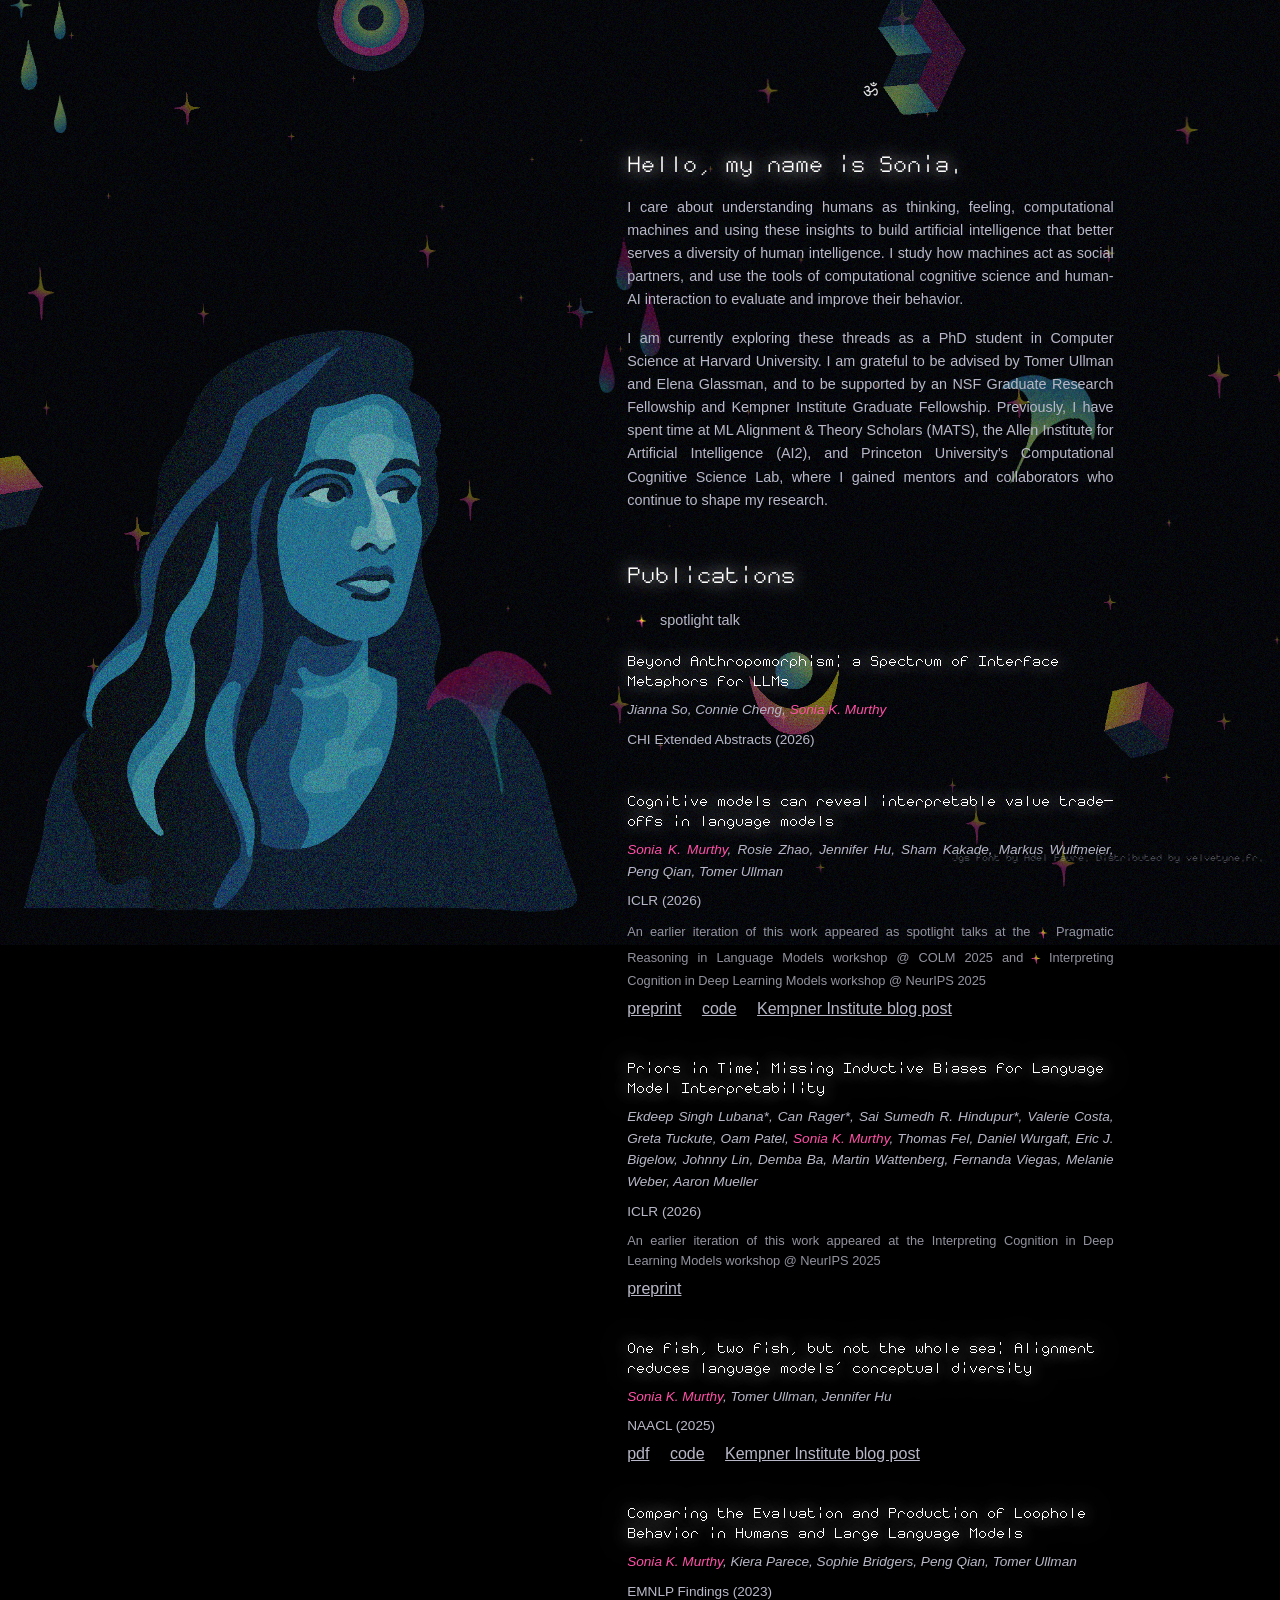
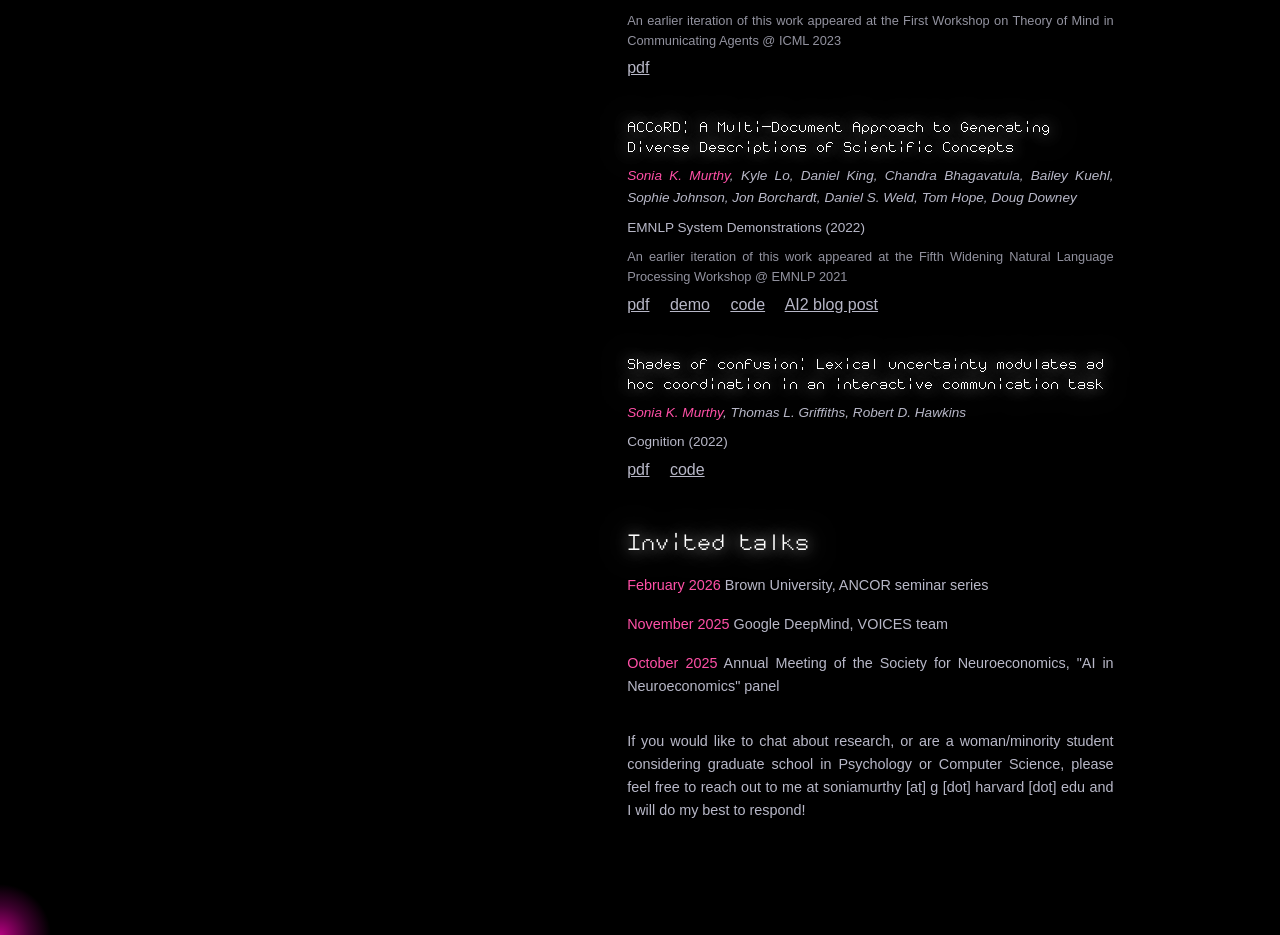
==== index.html @ 62eef6be "Add Om symbol, enhance heading glow, reduce grain opacity - Add ॐ symbol at top center of text conta" ====
<!DOCTYPE html>
<html lang="en">
<head>
    <meta charset="UTF-8">
    <meta name="viewport" content="width=device-width, initial-scale=1.0">
    <title>Sonia Murthy</title>
    <link rel="stylesheet" href="style.css">
    <link rel="icon" type="image/svg+xml" href="images/v2/bindu.svg">
</head>
<body>
    <!-- Grain texture overlay — canvas-generated noise, tiled -->
    <div class="grain-overlay"></div>

    <!-- Portrait Background -->
    <div class="portrait-container">
        <img src="images/v2/portrait.svg" alt="Portrait" class="portrait">
    </div>

    <!-- Purple flower in front of portrait -->
    <img src="images/v2/flower-purple.svg" alt="" class="bg-shape shape-4">

    <!-- Background Shapes -->
    <div class="background-shapes">
        <!-- Sparkles with varying sizes -->
        <img src="images/v2/sparkle-1.svg" alt="" class="bg-shape shape-sparkle-1">
        <img src="images/v2/sparkle-1.svg" alt="" class="bg-shape shape-sparkle-2">
        <img src="images/v2/sparkle-1.svg" alt="" class="bg-shape shape-sparkle-3">
        <img src="images/v2/sparkle-1.svg" alt="" class="bg-shape shape-sparkle-4">
        <img src="images/v2/sparkle-1.svg" alt="" class="bg-shape shape-sparkle-5">
        <img src="images/v2/sparkle-1.svg" alt="" class="bg-shape shape-sparkle-6">
        <img src="images/v2/sparkle-2.svg" alt="" class="bg-shape shape-sparkle-7">
        <img src="images/v2/sparkle-2.svg" alt="" class="bg-shape shape-sparkle-8">
        <img src="images/v2/sparkle-2.svg" alt="" class="bg-shape shape-sparkle-9">
        <img src="images/v2/sparkle-1.svg" alt="" class="bg-shape shape-sparkle-10">
        <img src="images/v2/sparkle-1.svg" alt="" class="bg-shape shape-sparkle-11">
        <img src="images/v2/sparkle-1.svg" alt="" class="bg-shape shape-sparkle-12">
        <img src="images/v2/sparkle-1.svg" alt="" class="bg-shape shape-sparkle-13">
        <img src="images/v2/sparkle-1.svg" alt="" class="bg-shape shape-sparkle-14">
        <img src="images/v2/sparkle-1.svg" alt="" class="bg-shape shape-sparkle-15">
        <img src="images/v2/sparkle-2.svg" alt="" class="bg-shape shape-sparkle-16">
        <img src="images/v2/sparkle-2.svg" alt="" class="bg-shape shape-sparkle-17">
        <img src="images/v2/sparkle-2.svg" alt="" class="bg-shape shape-sparkle-18">
        <img src="images/v2/sparkle-1.svg" alt="" class="bg-shape shape-sparkle-19">
        <img src="images/v2/sparkle-1.svg" alt="" class="bg-shape shape-sparkle-20">
        <img src="images/v2/sparkle-2.svg" alt="" class="bg-shape shape-sparkle-21">
        <img src="images/v2/sparkle-2.svg" alt="" class="bg-shape shape-sparkle-22">
        <img src="images/v2/sparkle-1.svg" alt="" class="bg-shape shape-sparkle-23">
        <img src="images/v2/sparkle-2.svg" alt="" class="bg-shape shape-sparkle-24">
        <img src="images/v2/sparkle-1.svg" alt="" class="bg-shape shape-sparkle-25">
        <img src="images/v2/sparkle-2.svg" alt="" class="bg-shape shape-sparkle-26">
        <img src="images/v2/sparkle-1.svg" alt="" class="bg-shape shape-sparkle-27">
        <img src="images/v2/sparkle-2.svg" alt="" class="bg-shape shape-sparkle-28">
        <img src="images/v2/sparkle-1.svg" alt="" class="bg-shape shape-sparkle-29">
        <img src="images/v2/sparkle-2.svg" alt="" class="bg-shape shape-sparkle-30">
        <img src="images/v2/sparkle-1.svg" alt="" class="bg-shape shape-sparkle-31">
        <img src="images/v2/sparkle-2.svg" alt="" class="bg-shape shape-sparkle-32">
        <img src="images/v2/sparkle-1.svg" alt="" class="bg-shape shape-sparkle-33">
        <img src="images/v2/sparkle-2.svg" alt="" class="bg-shape shape-sparkle-34">
        <img src="images/v2/sparkle-1.svg" alt="" class="bg-shape shape-sparkle-35">
        <img src="images/v2/sparkle-2.svg" alt="" class="bg-shape shape-sparkle-36">
        <img src="images/v2/sparkle-1.svg" alt="" class="bg-shape shape-sparkle-37">
        <img src="images/v2/sparkle-1.svg" alt="" class="bg-shape shape-sparkle-38">
        <img src="images/v2/sparkle-1.svg" alt="" class="bg-shape shape-sparkle-39">
        <img src="images/v2/sparkle-2.svg" alt="" class="bg-shape shape-sparkle-40">
        <img src="images/v2/sparkle-1.svg" alt="" class="bg-shape shape-sparkle-41">
        <img src="images/v2/sparkle-1.svg" alt="" class="bg-shape shape-sparkle-42">
        <img src="images/v2/sparkle-1.svg" alt="" class="bg-shape shape-sparkle-43">
        <img src="images/v2/sparkle-2.svg" alt="" class="bg-shape shape-sparkle-44">
        <img src="images/v2/sparkle-1.svg" alt="" class="bg-shape shape-sparkle-45">
        <img src="images/v2/sparkle-2.svg" alt="" class="bg-shape shape-sparkle-46">
        <img src="images/v2/sparkle-1.svg" alt="" class="bg-shape shape-sparkle-47">
        <img src="images/v2/sparkle-2.svg" alt="" class="bg-shape shape-sparkle-48">
        <img src="images/v2/sparkle-1.svg" alt="" class="bg-shape shape-sparkle-49">
        <img src="images/v2/sparkle-2.svg" alt="" class="bg-shape shape-sparkle-50">
        <img src="images/v2/sparkle-1.svg" alt="" class="bg-shape shape-sparkle-51">
        <img src="images/v2/sparkle-2.svg" alt="" class="bg-shape shape-sparkle-52">
        <img src="images/v2/sparkle-1.svg" alt="" class="bg-shape shape-sparkle-53">
        <img src="images/v2/sparkle-2.svg" alt="" class="bg-shape shape-sparkle-54">
        <img src="images/v2/sparkle-1.svg" alt="" class="bg-shape shape-sparkle-55">
        <img src="images/v2/sparkle-2.svg" alt="" class="bg-shape shape-sparkle-56">
        <img src="images/v2/sparkle-1.svg" alt="" class="bg-shape shape-sparkle-57">
        <img src="images/v2/sparkle-2.svg" alt="" class="bg-shape shape-sparkle-58">
        <img src="images/v2/sparkle-1.svg" alt="" class="bg-shape shape-sparkle-59">
        <img src="images/v2/sparkle-2.svg" alt="" class="bg-shape shape-sparkle-60">

        <!-- Other shapes -->
        <img src="images/v2/tetris-1.svg" alt="" class="bg-shape shape-2">
        <img src="images/v2/tetris-2.svg" alt="" class="bg-shape shape-3">
        <img src="images/v2/cluster-blue.svg" alt="" class="bg-shape shape-5">
        <img src="images/v2/cluster-purple.svg" alt="" class="bg-shape shape-6">
        <img src="images/v2/cube-1.svg" alt="" class="bg-shape shape-7">
        <img src="images/v2/bindu.svg" alt="" class="bg-shape shape-8">
        <img src="images/v2/eye-1.svg" alt="" class="bg-shape shape-9">
        <img src="images/v2/flower-blue.svg" alt="" class="bg-shape shape-10">
        <img src="images/v2/cube-2.svg" alt="" class="bg-shape shape-11">
    </div>

    <!-- Om Symbol -->
    <!-- <div class="om-symbol-top"><p>ॐ</p></div> -->

    <!-- Main Content -->
    <main class="content">
        <div class="om-symbol">ॐ</div>
        <section class="intro">
            <h2>Hello, my name is Sonia.</h2>

            <p>I care about understanding humans as thinking, feeling, computational machines and using these insights to build artificial intelligence that better serves a diversity of human intelligence. I study how machines act as social partners, and use the tools of computational cognitive science and human-AI interaction to evaluate and improve their behavior. 
                
            <!-- <p>Attempting to uncover the substrates of our social, imaginative, and introspective minds pushes against my spiritual and artistic wonder for the existence of these capacities in ourselves. I view science and technology as one medium for these <a href="https://web.seducoahuila.gob.mx/biblioweb/upload/THOUGHT_FORMS.pdf" target="_blank">thought forms</a> and seek to understand them more deeply by instantiating them in machines.</p> -->

            <p>I am currently exploring these threads as a PhD student in Computer Science at Harvard University. I am grateful to be advised by Tomer Ullman and Elena Glassman, and to be supported by an NSF Graduate Research Fellowship and Kempner Institute Graduate Fellowship. Previously, I have spent time at ML Alignment & Theory Scholars (MATS), the Allen Institute for Artificial Intelligence (AI2), and Princeton University's Computational Cognitive Science Lab, where I gained mentors and collaborators who continue to shape my research.</p>

        </section>

        <section class="publications">
            <h2>Publications</h2>
            <p><img src="images/v2/sparkle-1.svg" alt="sparkle" class="inline-sparkle"> spotlight talk</p>

            <div class="publication">
                <h3>Beyond Anthropomorphism: a Spectrum of Interface Metaphors for LLMs</h3>
                <p class="authors">Jianna So, Connie Cheng, <span class="author-highlight">Sonia K. Murthy</span></p>
                <p class="venue">CHI Extended Abstracts (2026)</p>
                </div>
            </div>

            <div class="publication">
                <h3>Cognitive models can reveal interpretable value trade-offs in language models</h3>
                <p class="authors"><span class="author-highlight">Sonia K. Murthy</span>, Rosie Zhao, Jennifer Hu, Sham Kakade, Markus Wulfmeier, Peng Qian, Tomer Ullman</p>
                <p class="venue">ICLR (2026)</p>
                <p class="note">An earlier iteration of this work appeared as spotlight talks at the<img src="images/v2/sparkle-1.svg" alt="sparkle" class="inline-sparkle">Pragmatic Reasoning in Language Models workshop @ COLM 2025 and<img src="images/v2/sparkle-1.svg" alt="sparkle" class="inline-sparkle">Interpreting Cognition in Deep Learning Models workshop @ NeurIPS 2025</p>
                <div class="links">
                    <a href="https://arxiv.org/abs/2506.20666" target="_blank">preprint</a>
                    <a href="https://github.com/skmur/many-wolves" target="_blank">code</a>
                    <a href="https://kempnerinstitute.harvard.edu/research/deeper-learning/using-cognitive-models-to-reveal-value-trade-offs-in-language-models/" target="_blank">Kempner Institute blog post</a>
                </div>
            </div>

            <div class="publication">
                <h3>Priors in Time: Missing Inductive Biases for Language Model Interpretability</h3>
                <p class="authors">Ekdeep Singh Lubana*, Can Rager*, Sai Sumedh R. Hindupur*, Valerie Costa, Greta Tuckute, Oam Patel, <span class="author-highlight">Sonia K. Murthy</span>, Thomas Fel, Daniel Wurgaft, Eric J. Bigelow, Johnny Lin, Demba Ba, Martin Wattenberg, Fernanda Viegas, Melanie Weber, Aaron Mueller</p>
                <p class="venue">ICLR (2026)</p>
                <p class="note">An earlier iteration of this work appeared at the Interpreting Cognition in Deep Learning Models workshop @ NeurIPS 2025</p>

                <div class="links">
                    <a href="https://arxiv.org/abs/2511.01836" target="_blank">preprint</a>
                </div>
            </div>

            <div class="publication">
                <h3>One fish, two fish, but not the whole sea: Alignment reduces language models' conceptual diversity</h3>
                <p class="authors"><span class="author-highlight">Sonia K. Murthy</span>, Tomer Ullman, Jennifer Hu</p>
                <p class="venue">NAACL (2025)</p>
                <div class="links">
                    <a href="https://aclanthology.org/2025.naacl-long.561/" target="_blank">pdf</a>
                    <a href="https://github.com/skmur/onefish-twofish" target="_blank">code</a>
                    <a href="https://kempnerinstitute.harvard.edu/blog/alignment-reduces-language-models-conceptual-diversity/" target="_blank">Kempner Institute blog post</a>
                </div>
            </div>

            <div class="publication">
                <h3>Comparing the Evaluation and Production of Loophole Behavior in Humans and Large Language Models</h3>
                <p class="authors"><span class="author-highlight">Sonia K. Murthy</span>, Kiera Parece, Sophie Bridgers, Peng Qian, Tomer Ullman</p>
                <p class="venue">EMNLP Findings (2023)</p>
                <p class="note">An earlier iteration of this work appeared at the First Workshop on Theory of Mind in Communicating Agents @ ICML 2023</p>
                <div class="links">
                    <a href="https://aclanthology.org/2023.findings-emnlp.264/" target="_blank">pdf</a>
                </div>
            </div>

            <div class="publication">
                <h3>ACCoRD: A Multi-Document Approach to Generating Diverse Descriptions of Scientific Concepts</h3>
                <p class="authors"><span class="author-highlight">Sonia K. Murthy</span>, Kyle Lo, Daniel King, Chandra Bhagavatula, Bailey Kuehl, Sophie Johnson, Jon Borchardt, Daniel S. Weld, Tom Hope, Doug Downey</p>
                <p class="venue">EMNLP System Demonstrations (2022)</p>
                <p class="note">An earlier iteration of this work appeared at the Fifth Widening Natural Language Processing Workshop @ EMNLP 2021</p>
                <div class="links">
                    <a href="https://aclanthology.org/2022.emnlp-demos.20/" target="_blank">pdf</a>
                    <a href="https://accord.allenai.org" target="_blank">demo</a>
                    <a href="https://github.com/allenai/ACCoRD" target="_blank">code</a>
                    <a href="https://medium.com/ai2-blog/accord-generating-diverse-descriptions-of-scientific-concepts-7b1e15c1b0a7" target="_blank">AI2 blog post</a>
                </div>
            </div>

            <div class="publication">
                <h3>Shades of confusion: Lexical uncertainty modulates ad hoc coordination in an interactive communication task</h3>
                <p class="authors"><span class="author-highlight">Sonia K. Murthy</span>, Thomas L. Griffiths, Robert D. Hawkins</p>
                <p class="venue">Cognition (2022)</p>
                <div class="links">
                    <a href="https://doi.org/10.1016/j.cognition.2022.105166" target="_blank">pdf</a>
                    <a href="https://github.com/hawkrobe/reference_games" target="_blank">code</a>
                </div>
            </div>
        </section>

         <section class="talks">
            <h2>Invited talks</h2>

            <!-- <p><img src="images/v2/sparkle-1.svg" alt="sparkle" class="inline-sparkle"> spotlight talk</p> -->

            <p><span class="author-highlight">February 2026 </span> Brown University, ANCOR seminar series</p>
            <!-- <p><span class="author-highlight">January 2026</span> Bay Area AI Safety meetup</p> -->
            <!-- <p><span class="author-highlight">December 2025</span><img src="images/v2/sparkle-1.svg" alt="sparkle" class="inline-sparkle">Interpreting Cognition in Deep Learning Models workshop @ NeurIPS</p> -->
            <p><span class="author-highlight">November 2025</span> Google DeepMind, VOICES team</p>
            <!-- <p><span class="author-highlight">October 2025</span><img src="images/v2/sparkle-1.svg" alt="sparkle" class="inline-sparkle">Pragmatic Reasoning in Language Models workshop @ COLM</p> -->
            <p><span class="author-highlight">October 2025</span> Annual Meeting of the Society for Neuroeconomics, "AI in Neuroeconomics" panel</p>

            

        </section>

        <section class="end">
            <p>If you would like to chat about research, or are a woman/minority student considering graduate school in Psychology or Computer Science, please feel free to reach out to me at <span class="email">soniamurthy [at] g [dot] harvard [dot] edu</span> and I will do my best to respond! </span></p>

            <!-- <a href="portal.html">
                <img src="images/v2/eye-1.svg" alt="" class="portal-icon">
            </a> -->
        </section>

        <footer class="font-credit">
            <p>Jgs font by Adel Faure. Distributed by velvetyne.fr.</p>
        </footer>

    </main>

    <!-- Cursor orb -->
    <div class="cursor-orb"></div>
    <script>
        const orb = document.querySelector('.cursor-orb');
        document.addEventListener('mousemove', (e) => {
            orb.style.left = e.clientX + 'px';
            orb.style.top = e.clientY + 'px';
        });

        // Generate grain texture once on load — tiny canvas, tiled as background
        (function generateGrain() {
            const size = 512;
            const canvas = document.createElement('canvas');
            canvas.width = size;
            canvas.height = size;
            const ctx = canvas.getContext('2d');
            const imageData = ctx.createImageData(size, size);
            for (let i = 0; i < imageData.data.length; i += 4) {
                // Multicolored grain - random RGB values with dark bias
                imageData.data[i] = Math.random() * 100;      // Red
                imageData.data[i + 1] = Math.random() * 120;  // Green
                imageData.data[i + 2] = Math.random() * 180;  // Blue (slightly more)
                imageData.data[i + 3] = 255;
            }
            ctx.putImageData(imageData, 0, 0);
            const grain = document.querySelector('.grain-overlay');
            grain.style.backgroundImage = `url(${canvas.toDataURL('image/png')})`;
            grain.style.backgroundRepeat = 'repeat';
            grain.style.backgroundSize = 'clamp(400px, 40vw, 800px) clamp(400px, 40vw, 800px)';
        })();
    </script>
</body>
</html>
---- style.css ----
/* Minimalist Dark Theme */

/* Custom Fonts */
@font-face {
    font-family: 'Frame';
    src: url('fonts/Frame.otf') format('opentype');
    font-weight: normal;
    font-style: normal;
    font-display: swap;
}

@font-face {
    font-family: 'Barlow-elasticc';
    src: url('fonts/Barlow-elasticc.otf') format('opentype');
    font-weight: normal;
    font-style: normal;
    font-display: swap;
}

@font-face {
    font-family: 'Barlaxent';
    src: url('fonts/Barlaxent.otf') format('opentype');
    font-weight: normal;
    font-style: normal;
    font-display: swap;
}

@font-face {
    font-family: 'jgs';
    src: url('fonts/jgs9.ttf') format('truetype');
    font-weight: normal;
    font-style: normal;
    font-display: swap;
}

:root {
    --bg-dark: #000000;
    --text-primary: #ffffff;
    --text-secondary: #b8b8c8;
    --link-color: #41baee;
}

* {
    margin: 0;
    padding: 0;
    box-sizing: border-box;
}

/* Pulsing orb cursor */
.cursor-orb {
    position: fixed;
    width: 120px;
    height: 120px;
    border-radius: 50%;
    background: radial-gradient(circle, rgba(255, 0, 180, 0.7) 0%, rgba(200, 0, 150, 0.3) 35%, transparent 60%);
    pointer-events: none;
    z-index: 9999;
    transform: translate(-50%, -50%);
    animation: pulse-orb 4s ease-in-out infinite;
    mix-blend-mode: difference;
}

@keyframes pulse-orb {
    0%, 100% {
        transform: translate(-50%, -50%) scale(1);
        opacity: 0.8;
    }
    50% {
        transform: translate(-50%, -50%) scale(1.4);
        opacity: 0.5;
    }
}

html {
    scroll-behavior: smooth;
    height: 100%;
    overscroll-behavior: none;
}

body {
    font-family: 'Helvetica Neue Condensed', 'Helvetica Condensed', 'Arial Narrow', Arial, sans-serif;
    font-weight: 400;
    background-color: var(--bg-dark);
    position: relative;
}

/* Background grain texture - procedural SVG noise, on top of graphics, behind text */
.grain-overlay {
    position: fixed;
    top: -5%;
    left: -5%;
    width: 110%;
    height: 110%;
    opacity: 0.12;
    pointer-events: none;
    z-index: 1;
    will-change: opacity;
}

/* Portrait Background */
.portrait-container {
    position: fixed;
    bottom: -4%;
    height: clamp(60vh, 70vh, 80vh);
    left: 0%;
    width: auto;
    z-index: 2;
    pointer-events: auto;
}

.portrait {
    height: 100%;
    width: auto;
    display: block;
    object-fit: contain;
    object-position: bottom left;
    filter: brightness(0.75);
}

/* Background Shapes */
.background-shapes {
    position: fixed;
    top: 0;
    left: 0;
    width: 100%;
    height: 100%;
    pointer-events: none;
    z-index: 0;
}

.bg-shape {
    position: absolute;
    opacity: 0.5;
    z-index: 4;
}

/* Motion path animations for shapes - natural wandering */
@keyframes wander {
    0% { offset-distance: 0%; }
    100% { offset-distance: 100%; }
}

.shape-2, .shape-3, .shape-4, .shape-5, .shape-6,
.shape-7, .shape-8, .shape-9, .shape-10, .shape-11 {
    offset-rotate: 0deg;
}

/* Wander animation for each shape */
.shape-2 { animation: wander 90s cubic-bezier(0.4, 0, 0.6, 1) infinite alternate; }
.shape-3 { animation: wander 100s cubic-bezier(0.4, 0, 0.6, 1) infinite alternate; }
.shape-5 { animation: wander 85s cubic-bezier(0.4, 0, 0.6, 1) infinite alternate; }
.shape-6 { animation: wander 110s cubic-bezier(0.4, 0, 0.6, 1) infinite alternate; }
.shape-7 { animation: wander 95s cubic-bezier(0.4, 0, 0.6, 1) infinite alternate; }
.shape-8 { animation: wander 105s cubic-bezier(0.4, 0, 0.6, 1) infinite alternate; }
.shape-9 { animation: wander 45s cubic-bezier(0.4, 0, 0.6, 1) infinite alternate; }
.shape-10 { animation: wander 92s cubic-bezier(0.4, 0, 0.6, 1) infinite alternate; }
.shape-11 { animation: wander 50s cubic-bezier(0.4, 0, 0.6, 1) infinite alternate; }
.shape-4 { animation: wander 80s cubic-bezier(0.4, 0, 0.6, 1) infinite alternate; }


/* Small localized wandering paths - gentle floating in place */
.shape-2 {
    /* Small drift in top right */
    offset-path: path("M 0 0 C 30 -20 50 20 40 50 C 30 80 -20 60 -10 30 C 0 0 40 -10 20 40 C 0 90 -30 50 0 0");
}

.shape-3 {
    /* Small drift in bottom left */
    offset-path: path("M 0 0 C -25 30 20 60 50 40 C 80 20 40 -20 10 10 C -20 40 30 70 0 50 C -30 30 10 0 0 0");
}

.shape-5 {
    /* Small drift in top left */
    offset-path: path("M 0 0 C 20 30 -10 50 30 70 C 70 90 50 40 20 20 C -10 0 40 -20 60 20 C 80 60 30 80 0 50");
}

.shape-6 {
    /* Small drift in center */
    offset-path: path("M 0 0 C 40 -30 70 30 50 70 C 30 110 -20 80 0 40 C 20 0 60 -20 40 30 C 20 80 -30 50 0 0");
}

.shape-7 {
    /* Small drift on left side */
    offset-path: path("M 0 0 C 30 40 10 80 40 100 C 70 120 50 60 30 30 C 10 0 50 -20 70 20 C 90 60 40 90 0 60");
}

.shape-8 {
    /* Small drift bottom right */
    offset-path: path("M 0 0 C 35 25 60 70 40 100 C 20 130 -20 90 0 50 C 20 10 50 -10 30 30 C 10 70 -25 40 0 0");
}

.shape-9 {
    /* Diagonal drift towards bottom right */
    offset-path: path("M 0 0 C 30 40 60 80 90 120 C 120 160 80 100 50 60 C 20 20 70 70 100 110 C 130 150 60 90 30 50");
}

.shape-10 {
    /* Small drift mid-right */
    offset-path: path("M 0 0 C 40 -25 70 25 50 60 C 30 95 -15 70 10 35 C 35 0 65 -15 45 25 C 25 65 -20 40 0 0");
}

.shape-11 {
    /* Vertical drift downward */
    offset-path: path("M 0 0 C 10 50 -10 100 5 150 C 20 200 -15 160 0 110 C 15 60 -5 120 10 170 C 25 220 -10 180 0 130");
}

/* Purple flower - gentle small float */
.shape-4 {
    offset-path: path("M 0 0 C 25 -15 50 25 35 55 C 20 85 -15 65 5 35 C 25 5 55 -5 40 30 C 25 65 -20 45 0 15");
}

/* Sparkle twinkle animation */
@keyframes twinkle {
    0%, 100% { opacity: 0.2; }
    50% { opacity: 1; }
}

/* Slow constellation fade for shapes */
@keyframes constellation {
    0%, 100% { opacity: 0.1; }
    50% { opacity: 0.85; }
}

/* Apply twinkle to all sparkles */
[class*="shape-sparkle"] {
    opacity: 0.4;
    animation: twinkle ease-in-out infinite;
}

.shape-sparkle-1 { animation-duration: 6.4s; animation-delay: -1.2s; }
.shape-sparkle-2 { animation-duration: 8.2s; animation-delay: -4.1s; }
.shape-sparkle-3 { animation-duration: 5.6s; animation-delay: -2.8s; }
.shape-sparkle-4 { animation-duration: 7.4s; animation-delay: -5.9s; }
.shape-sparkle-5 { animation-duration: 9.0s; animation-delay: -3.2s; }
.shape-sparkle-6 { animation-duration: 6.0s; animation-delay: -0.8s; }
.shape-sparkle-7 { animation-duration: 7.8s; animation-delay: -6.3s; }
.shape-sparkle-8 { animation-duration: 5.2s; animation-delay: -2.1s; }
.shape-sparkle-9 { animation-duration: 8.6s; animation-delay: -7.4s; }
.shape-sparkle-10 { animation-duration: 6.8s; animation-delay: -4.5s; }
.shape-sparkle-11 { animation-duration: 5.8s; animation-delay: -1.6s; }
.shape-sparkle-12 { animation-duration: 7.2s; animation-delay: -3.9s; }
.shape-sparkle-13 { animation-duration: 8.0s; animation-delay: -5.2s; }
.shape-sparkle-14 { animation-duration: 6.2s; animation-delay: -2.4s; }
.shape-sparkle-15 { animation-duration: 5.4s; animation-delay: -4.7s; }
.shape-sparkle-16 { animation-duration: 7.6s; animation-delay: -1.3s; }
.shape-sparkle-17 { animation-duration: 8.4s; animation-delay: -6.8s; }
.shape-sparkle-18 { animation-duration: 6.6s; animation-delay: -3.5s; }
.shape-sparkle-19 { animation-duration: 5.0s; animation-delay: -0.6s; }
.shape-sparkle-20 { animation-duration: 7.0s; animation-delay: -5.4s; }
.shape-sparkle-21 { animation-duration: 8.8s; animation-delay: -2.9s; }
.shape-sparkle-22 { animation-duration: 6.4s; animation-delay: -4.2s; }
.shape-sparkle-23 { animation-duration: 7.2s; animation-delay: -1.8s; }
.shape-sparkle-24 { animation-duration: 5.8s; animation-delay: -3.1s; }
.shape-sparkle-25 { animation-duration: 8.0s; animation-delay: -6.5s; }
.shape-sparkle-26 { animation-duration: 6.6s; animation-delay: -0.9s; }
.shape-sparkle-27 { animation-duration: 7.4s; animation-delay: -4.8s; }
.shape-sparkle-28 { animation-duration: 6.8s; animation-delay: -2.3s; }
.shape-sparkle-29 { animation-duration: 7.6s; animation-delay: -5.7s; }
.shape-sparkle-30 { animation-duration: 5.4s; animation-delay: -3.6s; }
.shape-sparkle-31 { animation-duration: 8.2s; animation-delay: -1.4s; }
.shape-sparkle-32 { animation-duration: 6.2s; animation-delay: -4.9s; }
.shape-sparkle-33 { animation-duration: 7.0s; animation-delay: -2.7s; }
.shape-sparkle-34 { animation-duration: 6.4s; animation-delay: -5.1s; }
.shape-sparkle-35 { animation-duration: 7.8s; animation-delay: -0.5s; }
.shape-sparkle-36 { animation-duration: 5.6s; animation-delay: -3.8s; }
.shape-sparkle-37 { animation-duration: 8.4s; animation-delay: -7.1s; }
.shape-sparkle-38 { animation-duration: 6.0s; animation-delay: -1.9s; }
.shape-sparkle-39 { animation-duration: 7.2s; animation-delay: -4.4s; }
.shape-sparkle-40 { animation-duration: 5.8s; animation-delay: -2.6s; }
.shape-sparkle-41 { animation-duration: 8.0s; animation-delay: -6.2s; }
.shape-sparkle-42 { animation-duration: 6.6s; animation-delay: -3.3s; }
.shape-sparkle-43 { animation-duration: 5.2s; animation-delay: -0.7s; }
.shape-sparkle-44 { animation-duration: 7.4s; animation-delay: -5.6s; }
.shape-sparkle-45 { animation-duration: 6.0s; animation-delay: -2.2s; }
.shape-sparkle-46 { animation-duration: 7.6s; animation-delay: -4.1s; }
.shape-sparkle-47 { animation-duration: 5.6s; animation-delay: -1.1s; }
.shape-sparkle-48 { animation-duration: 7.0s; animation-delay: -6.4s; }
.shape-sparkle-49 { animation-duration: 6.4s; animation-delay: -3.7s; }
.shape-sparkle-50 { animation-duration: 8.0s; animation-delay: -0.4s; }
.shape-sparkle-51 { animation-duration: 5.4s; animation-delay: -4.6s; }
.shape-sparkle-52 { animation-duration: 7.6s; animation-delay: -2.5s; }
.shape-sparkle-53 { animation-duration: 6.2s; animation-delay: -5.3s; }
.shape-sparkle-54 { animation-duration: 8.4s; animation-delay: -1.7s; }
.shape-sparkle-55 { animation-duration: 5.8s; animation-delay: -3.4s; }
.shape-sparkle-56 { animation-duration: 7.2s; animation-delay: -6.1s; }
.shape-sparkle-57 { animation-duration: 6.8s; animation-delay: -0.3s; }
.shape-sparkle-58 { animation-duration: 8.6s; animation-delay: -4.3s; }
.shape-sparkle-59 { animation-duration: 5.0s; animation-delay: -2.0s; }
.shape-sparkle-60 { animation-duration: 7.8s; animation-delay: -5.8s; }

/* Non-sparkle shapes are static */

/* Sparkles with varying sizes - spread across entire viewport, behind portrait */
/* Using viewport-relative units for responsive scaling */
.shape-sparkle-1 {
    width: clamp(12px, 1.2vw, 22px);
    top: 3%;
    left: 5%;
}

.shape-sparkle-2 {
    width: clamp(40px, 4vw, 75px);
    top: 7%;
    right: 38%;
}

.shape-sparkle-3 {
    width: clamp(16px, 1.5vw, 28px);
    top: 14%;
    left: 22%;
}

.shape-sparkle-4 {
    width: clamp(45px, 4.5vw, 85px);
    top: 11%;
    right: 5%;
}

.shape-sparkle-5 {
    width: clamp(10px, 1vw, 18px);
    top: 21%;
    left: 8%;
}

.shape-sparkle-6 {
    width: clamp(28px, 2.8vw, 52px);
    top: 26%;
    right: 12%;
}

.shape-sparkle-7 {
    width: clamp(18px, 1.8vw, 32px);
    top: 33%;
    left: 15%;
}

.shape-sparkle-8 {
    width: clamp(36px, 3.6vw, 68px);
    top: 38%;
    right: 3%;
}

.shape-sparkle-9 {
    width: clamp(14px, 1.3vw, 24px);
    top: 44%;
    left: 3%;
}

.shape-sparkle-10 {
    width: clamp(48px, 4.8vw, 90px);
    top: 41%;
    right: 18%;
}

.shape-sparkle-11 {
    width: clamp(20px, 2vw, 38px);
    top: 52%;
    left: 25%;
}

.shape-sparkle-12 {
    width: clamp(14px, 1.4vw, 26px);
    top: 57%;
    right: 8%;
}

/* More sparkles - organic placement across full viewport */
.shape-sparkle-13 {
    width: clamp(34px, 3.4vw, 65px);
    top: 63%;
    left: 12%;
}

.shape-sparkle-14 {
    width: clamp(10px, 1vw, 20px);
    top: 68%;
    right: 52%;
}

.shape-sparkle-15 {
    width: clamp(26px, 2.6vw, 50px);
    top: 72%;
    left: 6%;
}

.shape-sparkle-16 {
    width: clamp(16px, 1.6vw, 30px);
    top: 78%;
    right: 38%;
}

.shape-sparkle-17 {
    width: clamp(42px, 4.2vw, 80px);
    top: 82%;
    left: 18%;
}

.shape-sparkle-18 {
    width: clamp(12px, 1.2vw, 22px);
    top: 86%;
    right: 25%;
}

.shape-sparkle-19 {
    width: clamp(30px, 3vw, 55px);
    top: 91%;
    left: 10%;
}

.shape-sparkle-20 {
    width: clamp(9px, 0.9vw, 17px);
    top: 17%;
    right: 58%;
}

.shape-sparkle-21 {
    width: clamp(22px, 2.2vw, 42px);
    top: 48%;
    left: 20%;
}

.shape-sparkle-22 {
    width: clamp(32px, 3.2vw, 60px);
    top: 75%;
    right: 50%;
}

/* Additional larger sparkles on the left */
.shape-sparkle-23 {
    width: clamp(52px, 5.2vw, 100px);
    top: 8%;
    left: 12%;
}

.shape-sparkle-24 {
    width: clamp(44px, 4.4vw, 82px);
    top: 28%;
    left: 1%;
}

.shape-sparkle-25 {
    width: clamp(55px, 5.5vw, 105px);
    top: 55%;
    left: 8%;
}

.shape-sparkle-26 {
    width: clamp(46px, 4.6vw, 88px);
    top: 38%;
    left: 18%;
}

.shape-sparkle-27 {
    width: clamp(50px, 5vw, 95px);
    top: 85%;
    left: 2%;
}

/* Additional sparkles between eye, bindu and purple flower */
.shape-sparkle-28 {
    width: clamp(28px, 2.8vw, 52px);
    top: 25%;
    left: 32%;
}

.shape-sparkle-29 {
    width: clamp(18px, 1.8vw, 32px);
    top: 38%;
    left: 28%;
}

.shape-sparkle-30 {
    width: clamp(34px, 3.4vw, 65px);
    top: 52%;
    left: 35%;
}

.shape-sparkle-31 {
    width: clamp(14px, 1.4vw, 26px);
    top: 32%;
    left: 40%;
}

.shape-sparkle-32 {
    width: clamp(24px, 2.4vw, 45px);
    top: 62%;
    left: 30%;
}

.shape-sparkle-33 {
    width: clamp(20px, 2vw, 38px);
    top: 45%;
    left: 25%;
}

/* Sparkles intersecting viewport borders and bottom right */
.shape-sparkle-34 {
    width: clamp(30px, 3vw, 58px);
    top: -1%;
    right: 28%;
}

.shape-sparkle-35 {
    width: clamp(22px, 2.2vw, 40px);
    top: 40%;
    right: -1%;
}

.shape-sparkle-36 {
    width: clamp(38px, 3.8vw, 70px);
    top: 92%;
    right: 15%;
}

.shape-sparkle-37 {
    width: clamp(18px, 1.8vw, 32px);
    top: 85%;
    right: 8%;
}

.shape-sparkle-38 {
    width: clamp(28px, 2.8vw, 52px);
    top: 78%;
    right: 3%;
}

.shape-sparkle-39 {
    width: clamp(14px, 1.4vw, 26px);
    top: 70%;
    right: -0.5%;
}

.shape-sparkle-40 {
    width: clamp(34px, 3.4vw, 65px);
    top: 88%;
    right: 22%;
}

.shape-sparkle-41 {
    width: clamp(18px, 1.8vw, 35px);
    top: 95%;
    right: 35%;
}

.shape-sparkle-42 {
    width: clamp(25px, 2.5vw, 46px);
    top: 65%;
    right: 12%;
}

/* Additional small sparkles scattered across background */
.shape-sparkle-43 {
    width: clamp(8px, 0.8vw, 15px);
    top: 15%;
    left: 45%;
}

.shape-sparkle-44 {
    width: clamp(10px, 1vw, 19px);
    top: 33%;
    right: 55%;
}

.shape-sparkle-45 {
    width: clamp(6px, 0.6vw, 12px);
    top: 58%;
    left: 52%;
}

.shape-sparkle-46 {
    width: clamp(9px, 0.9vw, 17px);
    top: 22%;
    right: 65%;
}

.shape-sparkle-47 {
    width: clamp(11px, 1.1vw, 21px);
    top: 73%;
    left: 42%;
}

.shape-sparkle-48 {
    width: clamp(7px, 0.7vw, 13px);
    top: 8%;
    right: 72%;
}

.shape-sparkle-49 {
    width: clamp(10px, 1vw, 18px);
    top: 45%;
    left: 58%;
}

.shape-sparkle-50 {
    width: clamp(8px, 0.8vw, 16px);
    top: 82%;
    right: 48%;
}

.shape-sparkle-51 {
    width: clamp(11px, 1.1vw, 20px);
    top: 28%;
    left: 62%;
}

.shape-sparkle-52 {
    width: clamp(6px, 0.6vw, 12px);
    top: 67%;
    right: 60%;
}

.shape-sparkle-53 {
    width: clamp(9px, 0.9vw, 17px);
    top: 12%;
    left: 72%;
}

.shape-sparkle-54 {
    width: clamp(8px, 0.8vw, 15px);
    top: 50%;
    right: 78%;
}

.shape-sparkle-55 {
    width: clamp(10px, 1vw, 19px);
    top: 38%;
    left: 48%;
}

.shape-sparkle-56 {
    width: clamp(7px, 0.7vw, 13px);
    top: 90%;
    right: 62%;
}

.shape-sparkle-57 {
    width: clamp(10px, 1vw, 18px);
    top: 18%;
    left: 55%;
}

.shape-sparkle-58 {
    width: clamp(8px, 0.8vw, 16px);
    top: 76%;
    right: 70%;
}

.shape-sparkle-59 {
    width: clamp(11px, 1.1vw, 21px);
    top: 42%;
    left: 68%;
}

.shape-sparkle-60 {
    width: clamp(6px, 0.6vw, 12px);
    top: 60%;
    right: 82%;
}

/* Static positions for constellation shapes - spread organically, same categories far apart */
/* Using viewport-relative units with clamp() for responsive scaling */

/* tetris-1 - top right area */
.shape-2 {
    width: clamp(100px, 10vw, 180px);
    top: 6%;
    right: 18%;
    transform: rotate(180deg);
}

/* tetris-2 - bottom left area */
.shape-3 {
    width: clamp(140px, 14vw, 250px);
    top: 82%;
    left: 12%;
}

/* flower-purple - in front of portrait */
.shape-4 {
    position: fixed;
    width: clamp(130px, 13vw, 240px);
    top: 80%;
    left: 38%;
    z-index: 3;
    pointer-events: none;
    transform: rotate(10deg);
    opacity: 0.5;
}

/* cluster-blue - top left */
.shape-5 {
    width: clamp(65px, 6.5vw, 120px);
    top: 7%;
    left: 3%;
}

/* cluster-purple - center area */
.shape-6 {
    width: clamp(100px, 10vw, 180px);
    top: 35%;
    right: 42%;
}

/* cube-1 - mid-left */
.shape-7 {
    width: clamp(95px, 9.5vw, 170px);
    top: 55%;
    left: 0%;
}

/* bindu - bottom right */
.shape-8 {
    width: clamp(100px, 10vw, 175px);
    top: 77%;
    right: 28%;
}

/* eye-1 - behind Hello text */
.shape-9 {
    width: clamp(115px, 11.5vw, 200px);
    top: 2%;
    left: 29%;
}

/* flower-blue - mid-right */
.shape-10 {
    width: clamp(105px, 10.5vw, 185px);
    top: 48%;
    right: 8%;
    transform: rotate(15deg);
}

/* cube-2 - bottom right */
.shape-11 {
    width: clamp(90px, 9vw, 165px);
    top: 80%;
    right: 2%;
}

/* eye-2 - lower center */
.shape-13 {
    width: clamp(80px, 8vw, 140px);
    top: 58%;
    right: 42%;
}

/* Om Symbol at Top */
.om-symbol-top {
    position: fixed;
    top: 40px;
    left: 50%;
    transform: translateX(-50%);
    font-size: 2rem;
    color: var(--text-secondary);
    z-index: 10;
}


/* Main Content Container - above grain overlay */
.content {
    max-width: clamp(800px, 50vw, 1400px);
    margin-left: max(44%, 340px);
    margin-right: clamp(60px, 8vw, 140px);
    padding: 80px clamp(40px, 5vw, 80px);
    position: relative;
    z-index: 5;
}

/* Om Symbol */
.om-symbol {
    font-family: 'Helvetica Neue Condensed', 'Helvetica Condensed', 'Arial Narrow', Arial, sans-serif;
    font-size: 1.1rem;
    color: var(--text-primary);
    margin-bottom: 2rem;
    text-align: center;
    opacity: 0.9;
}

/* Typography - using clamp for fluid responsive sizing */
h1, h2, h3 {
    font-family: 'jgs', 'Helvetica Neue', Helvetica, Arial, sans-serif;
    text-shadow: 0 0 15px rgba(255, 255, 255, 0.7), 0 0 30px rgba(255, 255, 255, 0.5), 0 0 50px rgba(255, 255, 255, 0.3), 0 0 80px rgba(255, 255, 255, 0.15);
}

h1 {
    font-size: clamp(2.2rem, 2.8vw, 3rem);
    font-weight: 400;
    color: var(--text-primary);
    margin-bottom: 0.5rem;
}

.subtitle {
    font-size: clamp(1rem, 1.2vw, 1.3rem);
    color: var(--text-secondary);
    margin-bottom: 3rem;
}

h2 {
    font-size: clamp(1.6rem, 2.2vw, 2.4rem);
    font-weight: 400;
    color: var(--text-primary);
    margin: 3rem 0 1rem;
}

h3 {
    font-size: clamp(1.15rem, 1.4vw, 1.5rem);
    font-weight: 400;
    color: var(--text-primary);
    margin: 2rem 0 0.5rem;
}

p {
    font-size: clamp(0.9rem, 1vw, 1.05rem);
    line-height: 1.6;
    margin-bottom: 1rem;
    color: var(--text-secondary);
    text-align: justify;
}

/* Sections */
section {
    margin-bottom: 2rem;
}

/* Links */
a {
    color: var(--text-secondary);
    text-decoration: underline;
}

a:hover {
    text-decoration: underline;
}

/* Experience Section */
.position {
    margin-bottom: 2rem;
}

.highlight {
    color: var(--text-secondary);
    font-weight: 300;
}

/* Inline Sparkle */
.inline-sparkle {
    display: inline-block;
    width: 2em;
    height: 2em;
    vertical-align: middle;
    margin: 0 0em;
}

/* Publications */
.publication {
    margin-bottom: 2.5rem;
}

.publication h3 {
    margin-top: 0;
    margin-bottom: 0.5rem;
}

.authors {
    font-size: clamp(0.85rem, 0.95vw, 1rem);
    margin-bottom: 0.5rem;
    color: var(--text-secondary);
    font-style: italic;
}

.author-highlight {
    color: #ff50a7;
}

.venue {
    font-size: clamp(0.85rem, 0.95vw, 1rem);
    margin-bottom: 0.5rem;
    color: var(--text-secondary);
}

.note {
    font-size: clamp(0.8rem, 0.9vw, 0.95rem);
    margin-top: 0.5rem;
    margin-bottom: 0.5rem;
    color: var(--text-secondary);
    opacity: 0.8;
}

.links {
    margin-top: 0.5rem;
}

.links a {
    margin-right: 1rem;
}

/* Contact Section */
.email {
    color: var(--text-secondary);
}

/* Font Credit */
.font-credit {
    position: fixed;
    bottom: 1rem;
    right: 1rem;
    z-index: 10;
}

.font-credit p {
    font-family: 'jgs', 'Helvetica Neue', Helvetica, Arial, sans-serif;
    font-size: 0.75rem;
    color: var(--text-secondary);
    opacity: 0.5;
    text-shadow: none;
    text-align: right;
}

/* ============================================
   PORTAL GATE - Link to immersive portal page
   ============================================ */
.portal-gate {
    text-align: center;
    padding: 40px 0 60px;
}

.portal-icon {
    width: 50px;
    height: 50px;
    opacity: 0.4;
    transition: opacity 0.4s ease, filter 0.4s ease;
    animation: twinkle 5s ease-in-out infinite;
}

.portal-gate a:hover .portal-icon {
    opacity: 0.85;
    filter: drop-shadow(0 0 12px rgba(200, 180, 255, 0.5))
            drop-shadow(0 0 30px rgba(150, 130, 255, 0.3));
}

/* Responsive Design */
@media (max-width: 1200px) {
    .content {
        margin-left: 45%;
    }
}

@media (max-width: 900px) {
    .content {
        padding: 60px 40px;
        margin-left: 40%;
        margin-right: 30px;
    }
}

@media (max-width: 600px) {
    .content {
        padding: 40px 25px;
        margin: 0 auto;
        margin-left: 20px;
        margin-right: 20px;
    }

    .portrait-container {
        height: 45vh;
        opacity: 0.25;
        left: -10%;
        bottom: 0;
    }
}

/* Large screens - scale up graphics */
@media (min-width: 1400px) {
    .bg-shape {
        transform: scale(1.15);
    }

    .shape-4 {
        transform: rotate(10deg) scale(1.15);
    }

    .shape-2 {
        transform: rotate(180deg) scale(1.15);
    }

    .shape-10 {
        transform: rotate(15deg) scale(1.15);
    }

    [class*="shape-sparkle"] {
        transform: scale(1.15);
    }
}

/* Extra large screens - scale up more */
@media (min-width: 1800px) {
    .bg-shape {
        transform: scale(1.35);
    }

    .shape-4 {
        transform: rotate(10deg) scale(1.35);
    }

    .shape-2 {
        transform: rotate(180deg) scale(1.35);
    }

    .shape-10 {
        transform: rotate(15deg) scale(1.35);
    }

    [class*="shape-sparkle"] {
        transform: scale(1.35);
    }

    .portrait-container {
        height: 75vh;
    }
}

/* Ultra wide screens */
@media (min-width: 2200px) {
    .bg-shape {
        transform: scale(1.5);
    }

    .shape-4 {
        transform: rotate(10deg) scale(1.5);
    }

    .shape-2 {
        transform: rotate(180deg) scale(1.5);
    }

    .shape-10 {
        transform: rotate(15deg) scale(1.5);
    }

    [class*="shape-sparkle"] {
        transform: scale(1.5);
    }
}
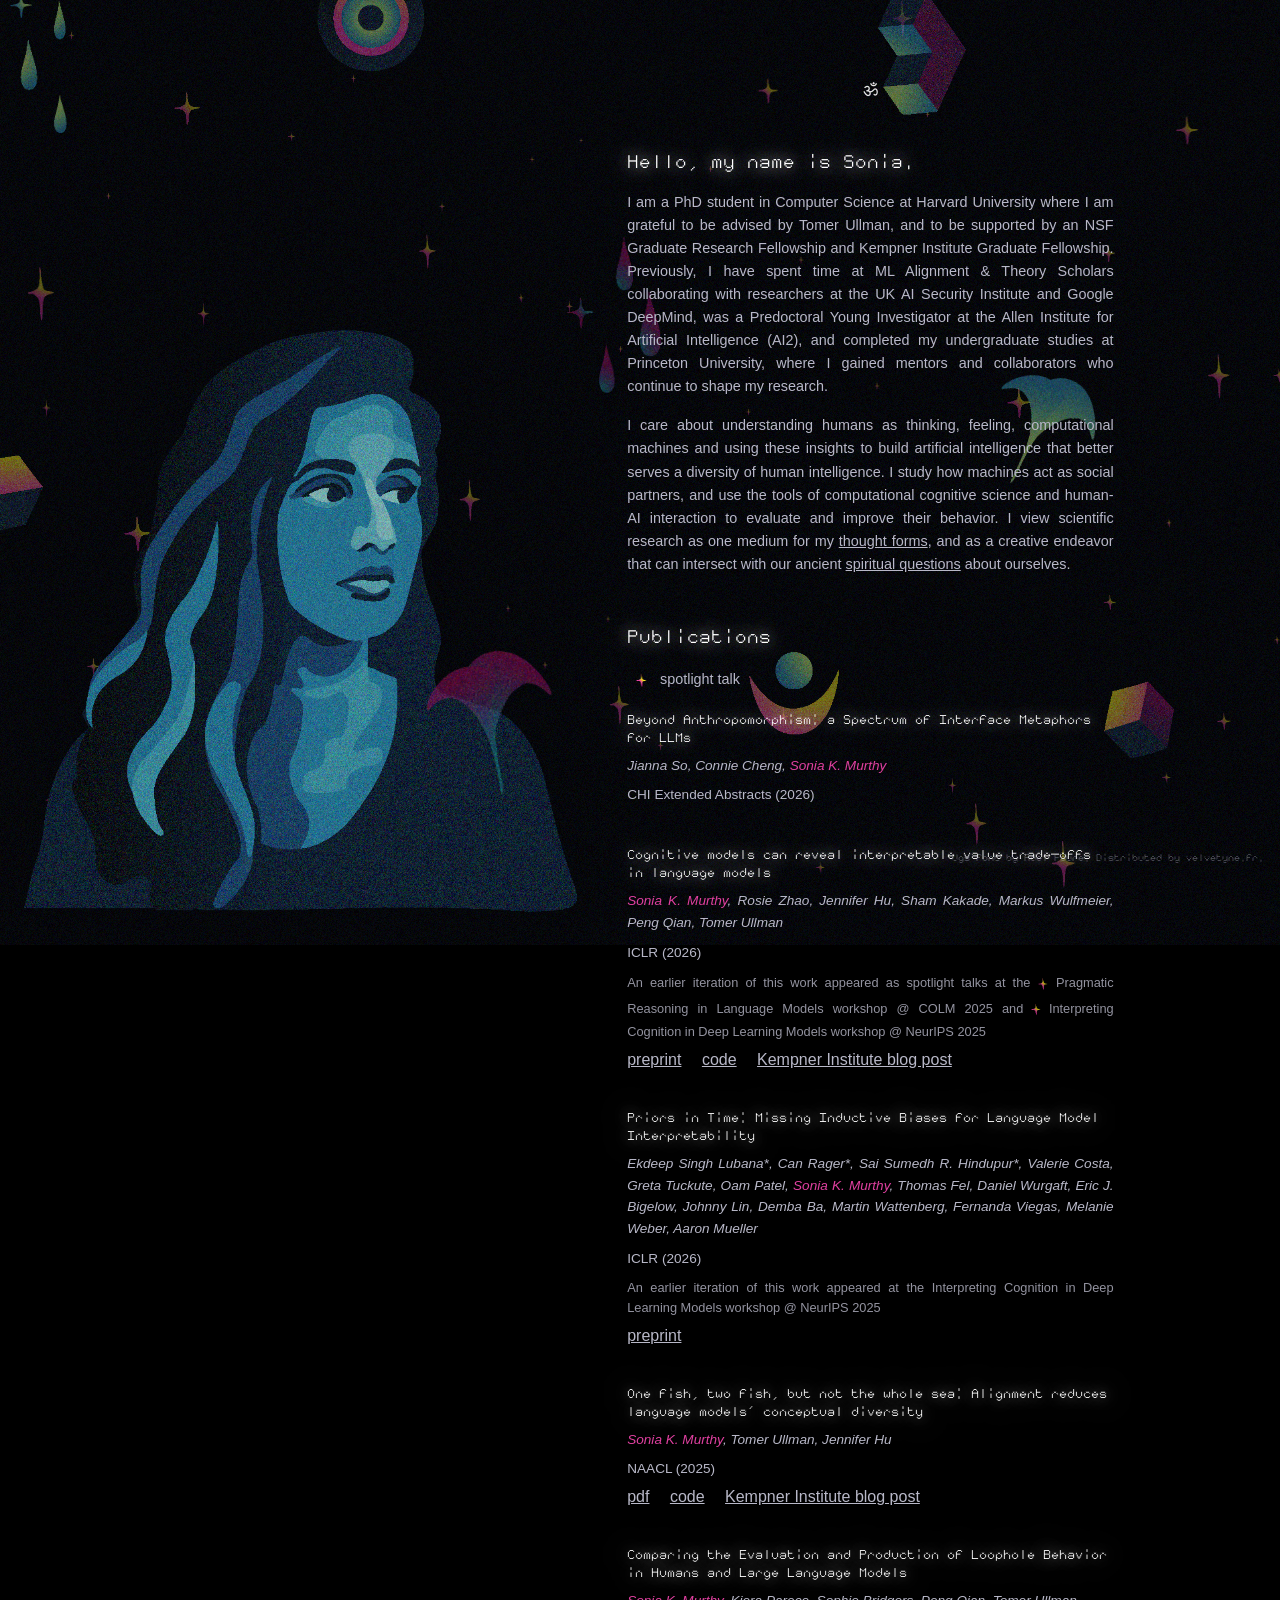
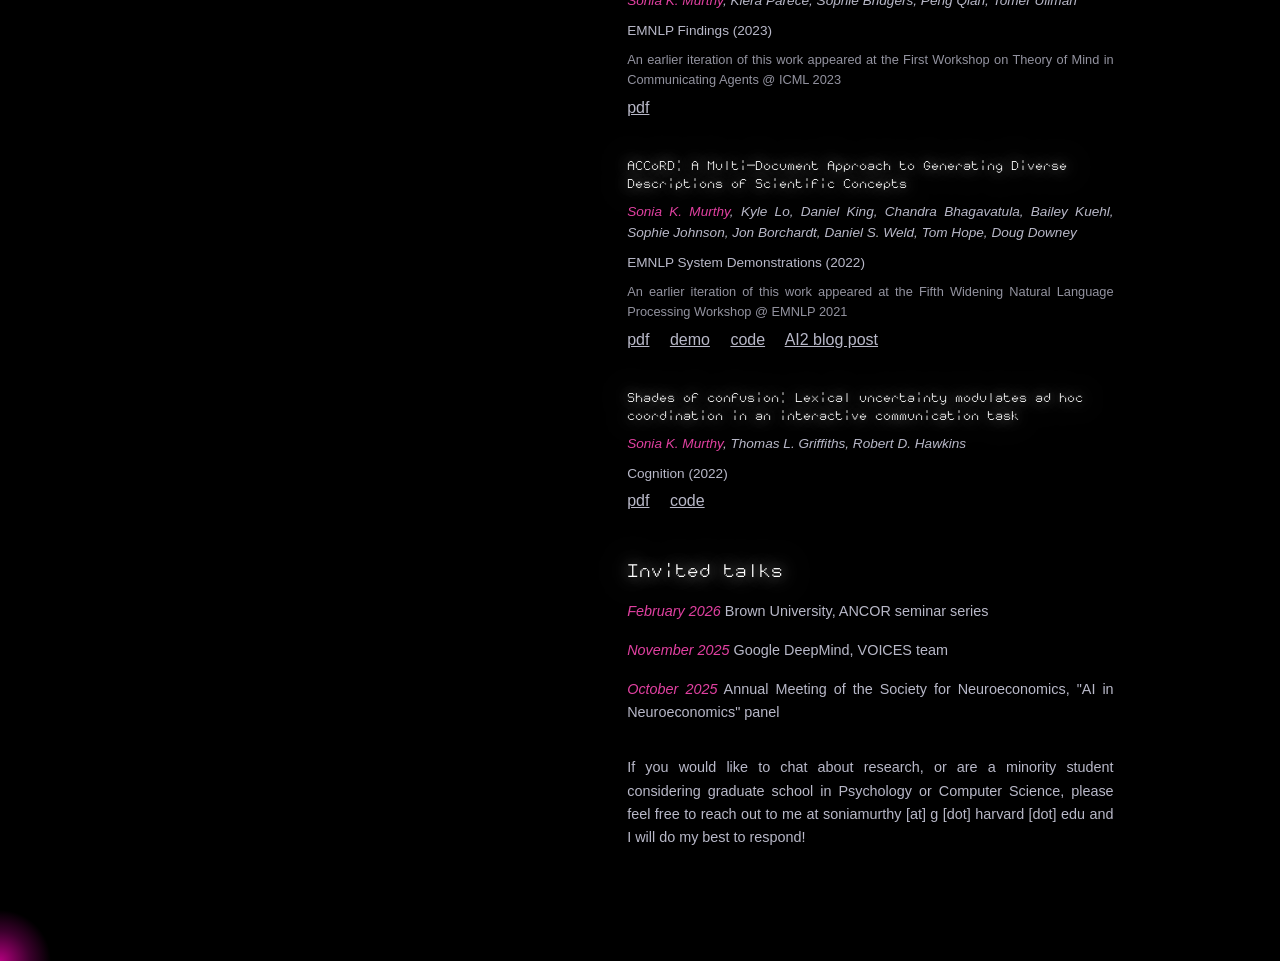
==== commit 295c9df1: "Update styling: smaller headings, magenta author highlight - Reduce heading font sizes (h1, h2, h3) " ====
--- a/index.html
+++ b/index.html
@@ -104,11 +104,9 @@
         <section class="intro">
             <h2>Hello, my name is Sonia.</h2>
 
-            <p>I care about understanding humans as thinking, feeling, computational machines and using these insights to build artificial intelligence that better serves a diversity of human intelligence. I study how machines act as social partners, and use the tools of computational cognitive science and human-AI interaction to evaluate and improve their behavior. 
-                
-            <!-- <p>Attempting to uncover the substrates of our social, imaginative, and introspective minds pushes against my spiritual and artistic wonder for the existence of these capacities in ourselves. I view science and technology as one medium for these <a href="https://web.seducoahuila.gob.mx/biblioweb/upload/THOUGHT_FORMS.pdf" target="_blank">thought forms</a> and seek to understand them more deeply by instantiating them in machines.</p> -->
-
-            <p>I am currently exploring these threads as a PhD student in Computer Science at Harvard University. I am grateful to be advised by Tomer Ullman and Elena Glassman, and to be supported by an NSF Graduate Research Fellowship and Kempner Institute Graduate Fellowship. Previously, I have spent time at ML Alignment & Theory Scholars (MATS), the Allen Institute for Artificial Intelligence (AI2), and Princeton University's Computational Cognitive Science Lab, where I gained mentors and collaborators who continue to shape my research.</p>
+            <p>I am a PhD student in Computer Science at Harvard University where I am grateful to be advised by Tomer Ullman, and to be supported by an NSF Graduate Research Fellowship and Kempner Institute Graduate Fellowship. Previously, I have spent time at ML Alignment & Theory Scholars collaborating with researchers at the UK AI Security Institute and Google DeepMind, was a Predoctoral Young Investigator at the Allen Institute for Artificial Intelligence (AI2), and completed my undergraduate studies at Princeton University, where I gained mentors and collaborators who continue to shape my research.</p>
+
+            <p>I care about understanding humans as thinking, feeling, computational machines and using these insights to build artificial intelligence that better serves a diversity of human intelligence. I study how machines act as social partners, and use the tools of computational cognitive science and human-AI interaction to evaluate and improve their behavior. I view scientific research as one medium for my <a href="https://www.gutenberg.org/files/16269/16269-h/16269-h.htm" target="_blank">thought forms</a>, and as a creative endeavor that can intersect with our ancient <a href="portal.html">spiritual questions</a> about ourselves.</p>
 
         </section>
 
@@ -208,7 +206,8 @@
         </section>
 
         <section class="end">
-            <p>If you would like to chat about research, or are a woman/minority student considering graduate school in Psychology or Computer Science, please feel free to reach out to me at <span class="email">soniamurthy [at] g [dot] harvard [dot] edu</span> and I will do my best to respond! </span></p>
+
+            <p>If you would like to chat about research, or are a minority student considering graduate school in Psychology or Computer Science, please feel free to reach out to me at <span class="email">soniamurthy [at] g [dot] harvard [dot] edu</span> and I will do my best to respond!</span></p>
 
             <!-- <a href="portal.html">
                 <img src="images/v2/eye-1.svg" alt="" class="portal-icon">
--- a/style.css
+++ b/style.css
@@ -783,7 +783,7 @@
 }
 
 h1 {
-    font-size: clamp(2.2rem, 2.8vw, 3rem);
+    font-size: clamp(1.8rem, 2.4vw, 2.5rem);
     font-weight: 400;
     color: var(--text-primary);
     margin-bottom: 0.5rem;
@@ -796,14 +796,14 @@
 }
 
 h2 {
-    font-size: clamp(1.6rem, 2.2vw, 2.4rem);
+    font-size: clamp(1.3rem, 1.8vw, 2rem);
     font-weight: 400;
     color: var(--text-primary);
     margin: 3rem 0 1rem;
 }
 
 h3 {
-    font-size: clamp(1.15rem, 1.4vw, 1.5rem);
+    font-size: clamp(1rem, 1.2vw, 1.3rem);
     font-weight: 400;
     color: var(--text-primary);
     margin: 2rem 0 0.5rem;
@@ -869,7 +869,8 @@
 }
 
 .author-highlight {
-    color: #ff50a7;
+    color: #e040a0;
+    font-style: italic;
 }
 
 .venue {
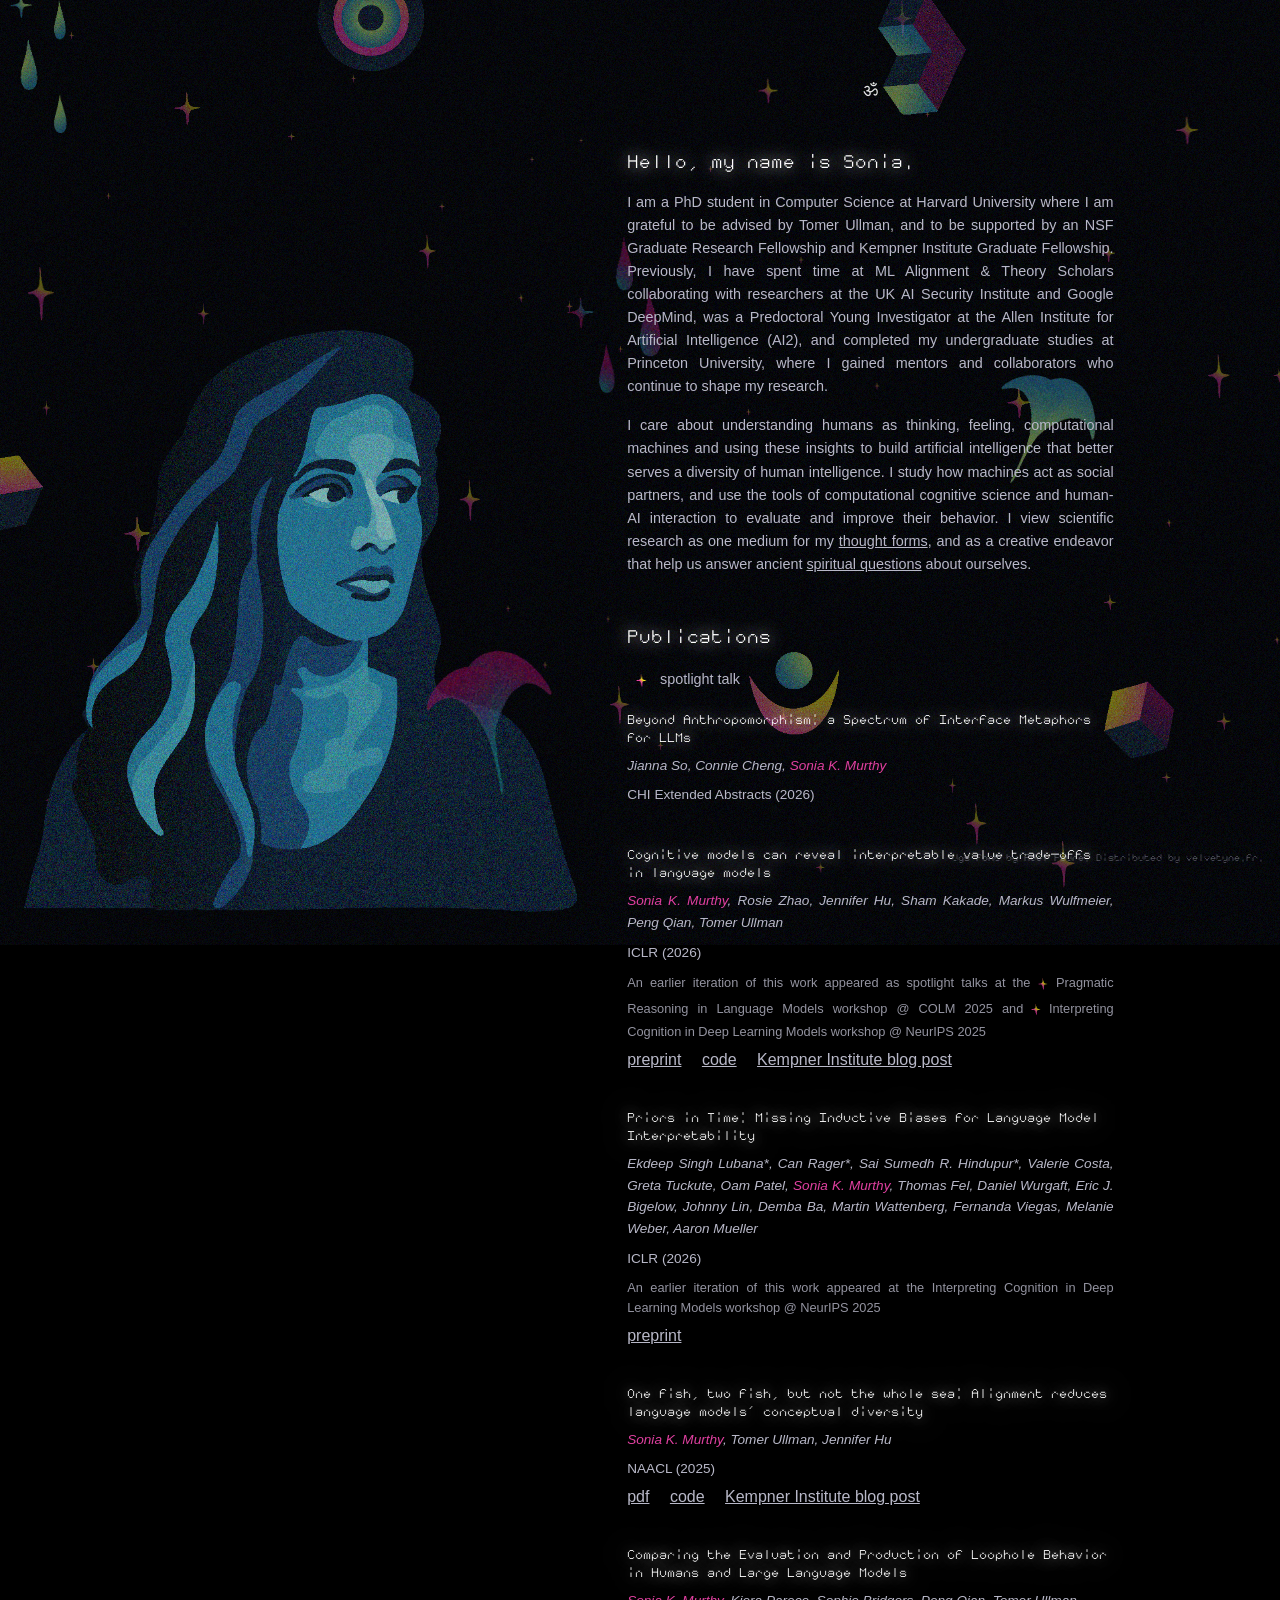
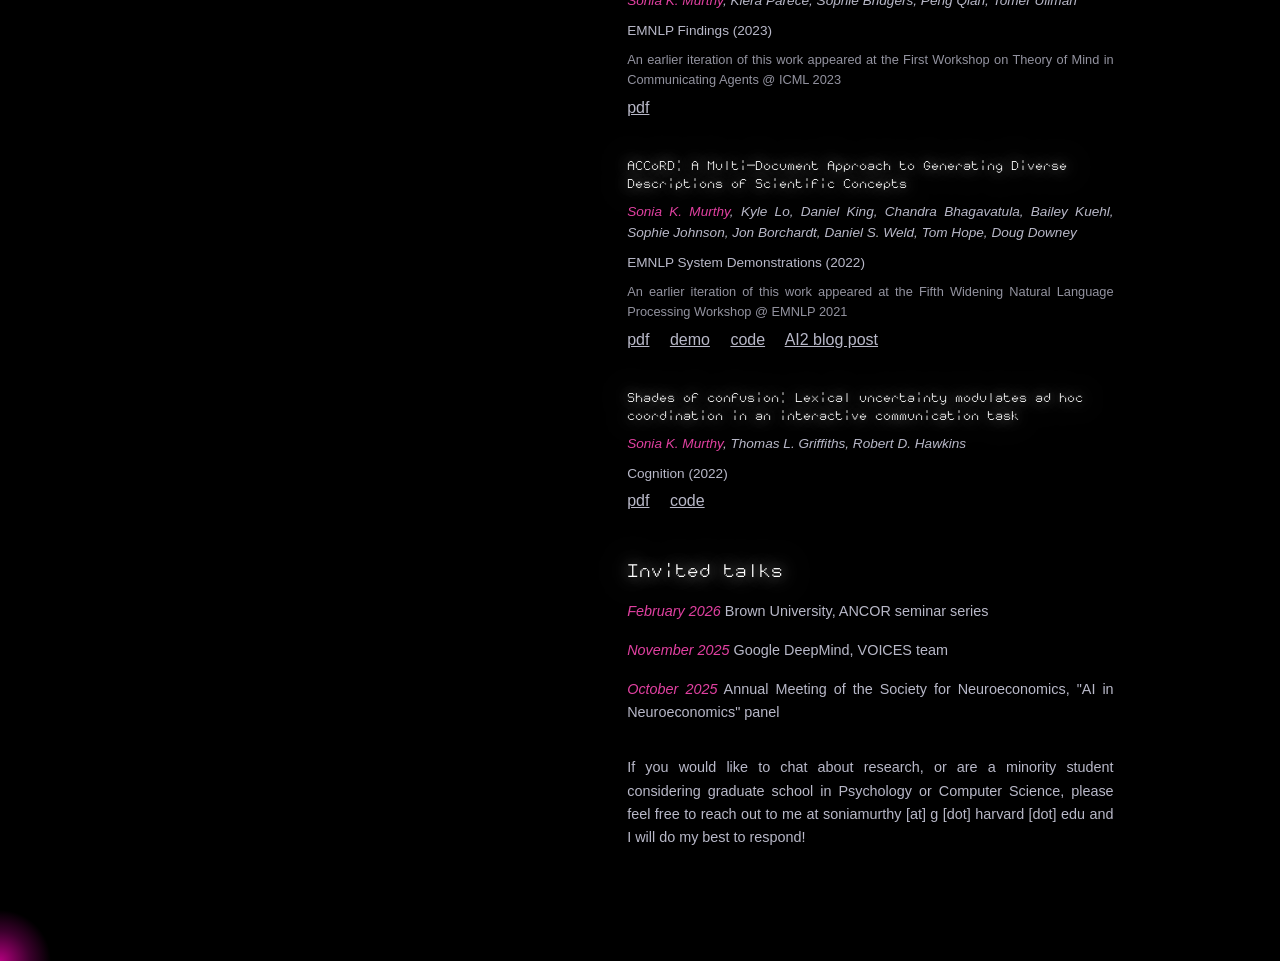
==== commit 334e4c9c: "Update intro paragraph text Co-Authored-By: Claude Opus 4.5 <noreply@anthropic.com>" ====
--- a/index.html
+++ b/index.html
@@ -106,7 +106,7 @@
 
             <p>I am a PhD student in Computer Science at Harvard University where I am grateful to be advised by Tomer Ullman, and to be supported by an NSF Graduate Research Fellowship and Kempner Institute Graduate Fellowship. Previously, I have spent time at ML Alignment & Theory Scholars collaborating with researchers at the UK AI Security Institute and Google DeepMind, was a Predoctoral Young Investigator at the Allen Institute for Artificial Intelligence (AI2), and completed my undergraduate studies at Princeton University, where I gained mentors and collaborators who continue to shape my research.</p>
 
-            <p>I care about understanding humans as thinking, feeling, computational machines and using these insights to build artificial intelligence that better serves a diversity of human intelligence. I study how machines act as social partners, and use the tools of computational cognitive science and human-AI interaction to evaluate and improve their behavior. I view scientific research as one medium for my <a href="https://www.gutenberg.org/files/16269/16269-h/16269-h.htm" target="_blank">thought forms</a>, and as a creative endeavor that can intersect with our ancient <a href="portal.html">spiritual questions</a> about ourselves.</p>
+            <p>I care about understanding humans as thinking, feeling, computational machines and using these insights to build artificial intelligence that better serves a diversity of human intelligence. I study how machines act as social partners, and use the tools of computational cognitive science and human-AI interaction to evaluate and improve their behavior. I view scientific research as one medium for my <a href="https://www.gutenberg.org/files/16269/16269-h/16269-h.htm" target="_blank">thought forms</a>, and as a creative endeavor that help us answer ancient <a href="portal.html">spiritual questions</a> about ourselves.</p>
 
         </section>
 
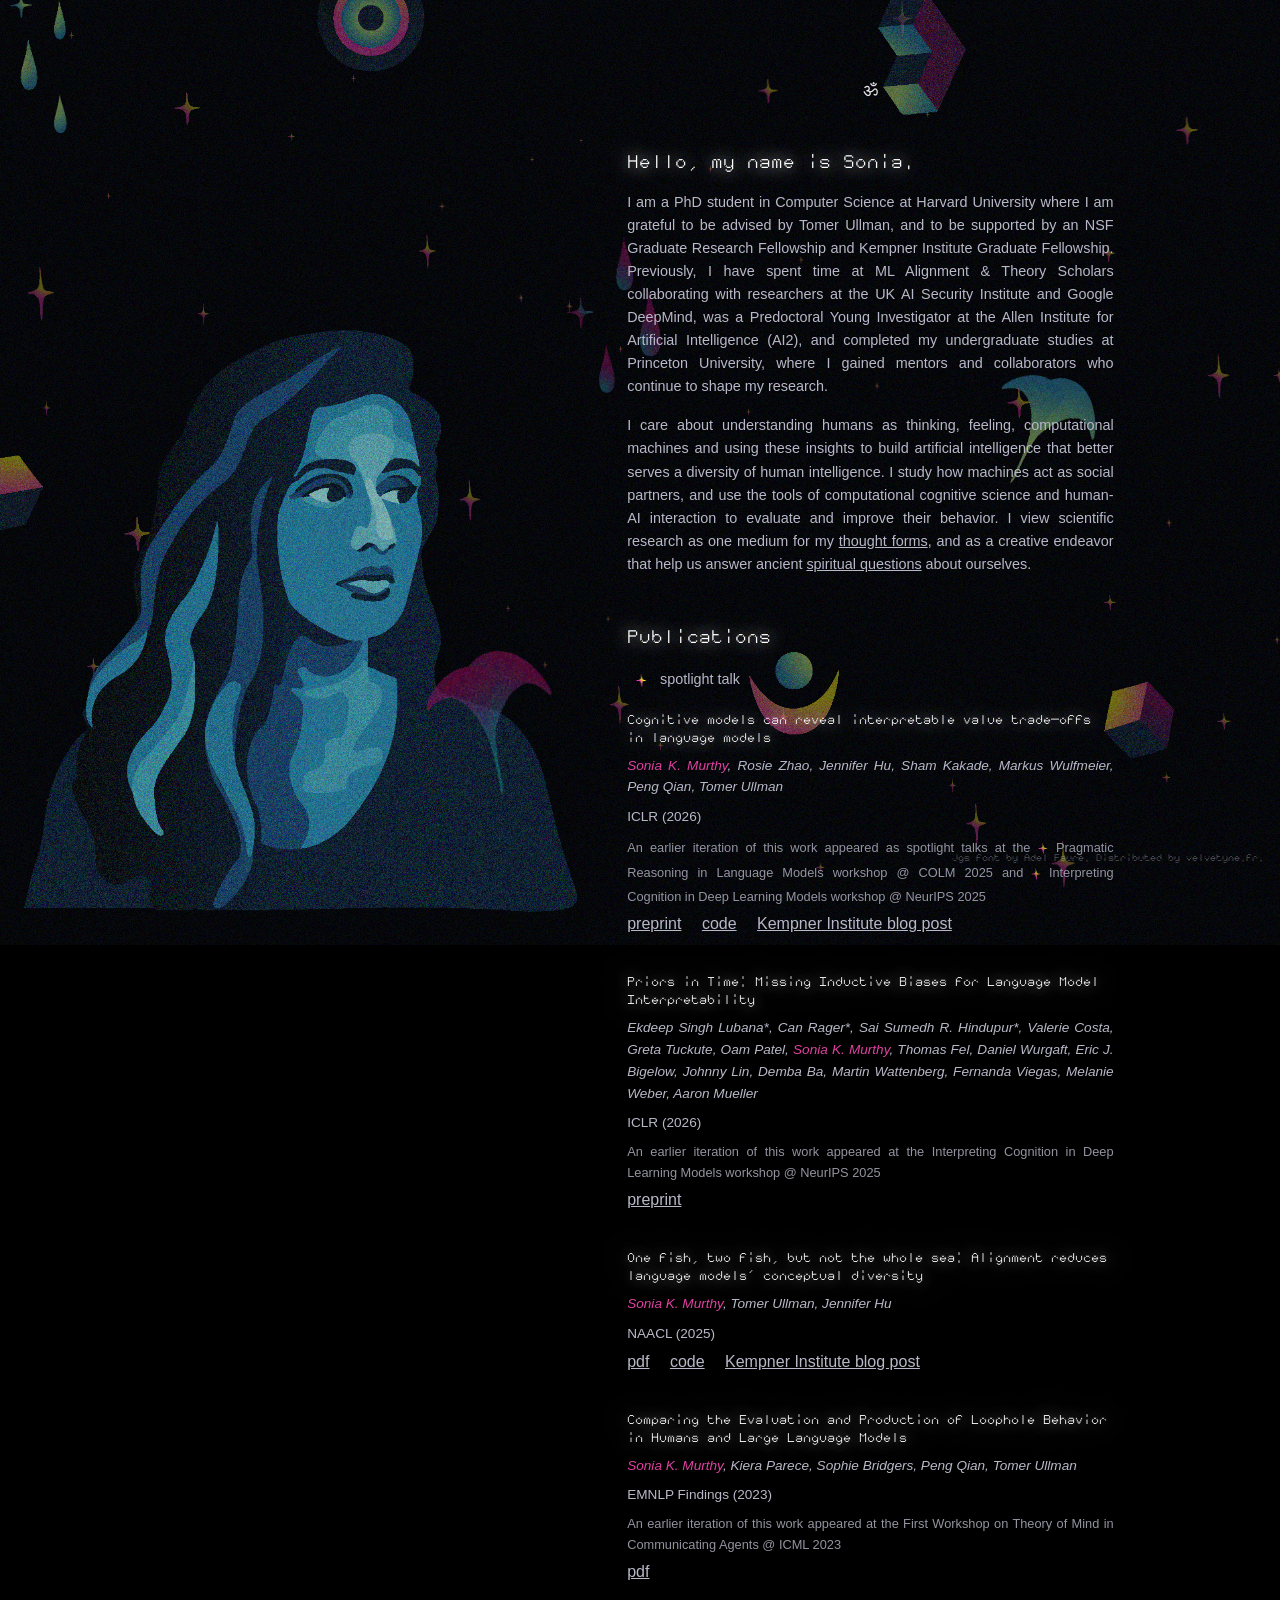
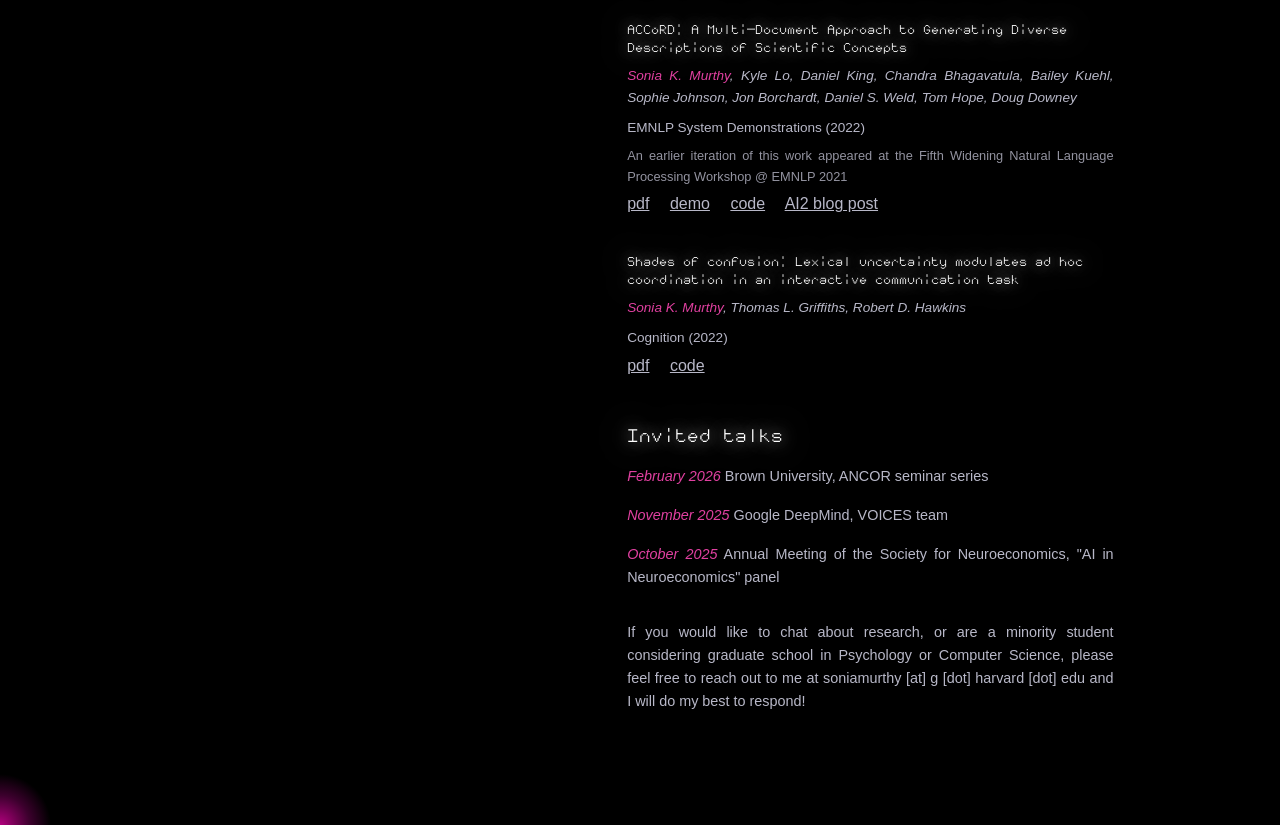
==== commit 79b87207: "Comment out CHI Extended Abstracts publication Co-Authored-By: Claude Opus 4.5 <noreply@anthropic.co" ====
--- a/index.html
+++ b/index.html
@@ -114,12 +114,12 @@
             <h2>Publications</h2>
             <p><img src="images/v2/sparkle-1.svg" alt="sparkle" class="inline-sparkle"> spotlight talk</p>
 
-            <div class="publication">
+            <!-- <div class="publication">
                 <h3>Beyond Anthropomorphism: a Spectrum of Interface Metaphors for LLMs</h3>
                 <p class="authors">Jianna So, Connie Cheng, <span class="author-highlight">Sonia K. Murthy</span></p>
                 <p class="venue">CHI Extended Abstracts (2026)</p>
                 </div>
-            </div>
+            </div> -->
 
             <div class="publication">
                 <h3>Cognitive models can reveal interpretable value trade-offs in language models</h3>
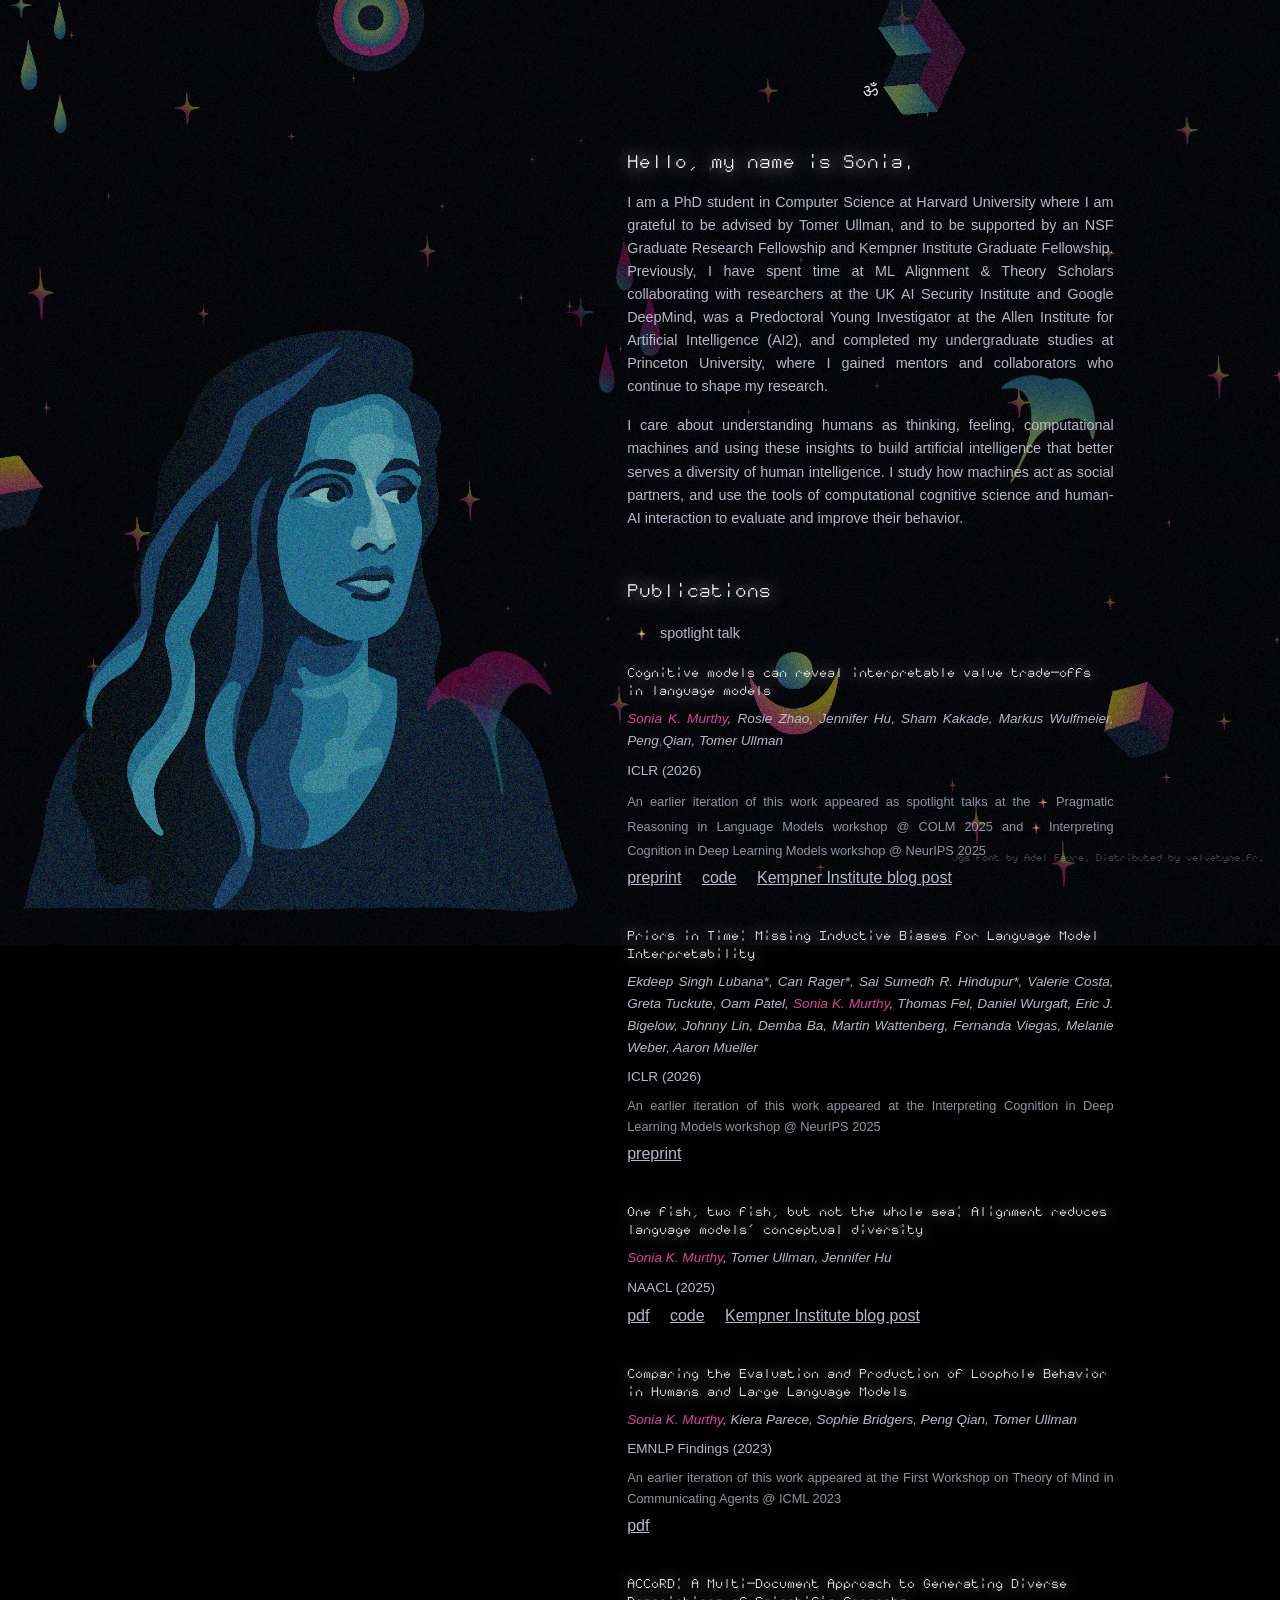
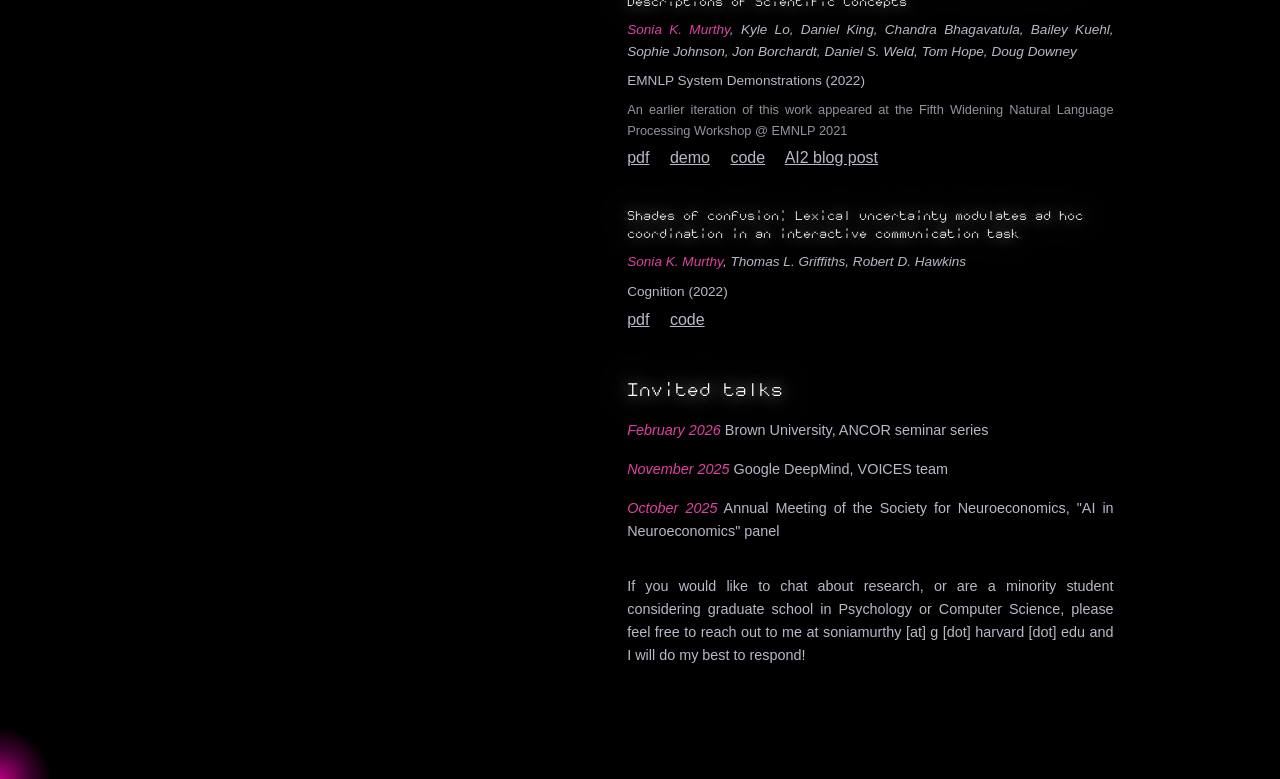
==== commit dda0cfaa: "Update intro text, comment out thought forms paragraph Co-Authored-By: Claude Opus 4.5 <noreply@anth" ====
--- a/index.html
+++ b/index.html
@@ -106,7 +106,9 @@
 
             <p>I am a PhD student in Computer Science at Harvard University where I am grateful to be advised by Tomer Ullman, and to be supported by an NSF Graduate Research Fellowship and Kempner Institute Graduate Fellowship. Previously, I have spent time at ML Alignment & Theory Scholars collaborating with researchers at the UK AI Security Institute and Google DeepMind, was a Predoctoral Young Investigator at the Allen Institute for Artificial Intelligence (AI2), and completed my undergraduate studies at Princeton University, where I gained mentors and collaborators who continue to shape my research.</p>
 
-            <p>I care about understanding humans as thinking, feeling, computational machines and using these insights to build artificial intelligence that better serves a diversity of human intelligence. I study how machines act as social partners, and use the tools of computational cognitive science and human-AI interaction to evaluate and improve their behavior. I view scientific research as one medium for my <a href="https://www.gutenberg.org/files/16269/16269-h/16269-h.htm" target="_blank">thought forms</a>, and as a creative endeavor that help us answer ancient <a href="portal.html">spiritual questions</a> about ourselves.</p>
+            <p>I care about understanding humans as thinking, feeling, computational machines and using these insights to build artificial intelligence that better serves a diversity of human intelligence. I study how machines act as social partners, and use the tools of computational cognitive science and human-AI interaction to evaluate and improve their behavior.</p>
+            
+            <!-- I view scientific research as one medium for my <a href="https://www.gutenberg.org/files/16269/16269-h/16269-h.htm" target="_blank">thought forms</a>, and as a creative endeavor that help us answer ancient <a href="portal.html">spiritual questions</a> about ourselves. -->
 
         </section>
 
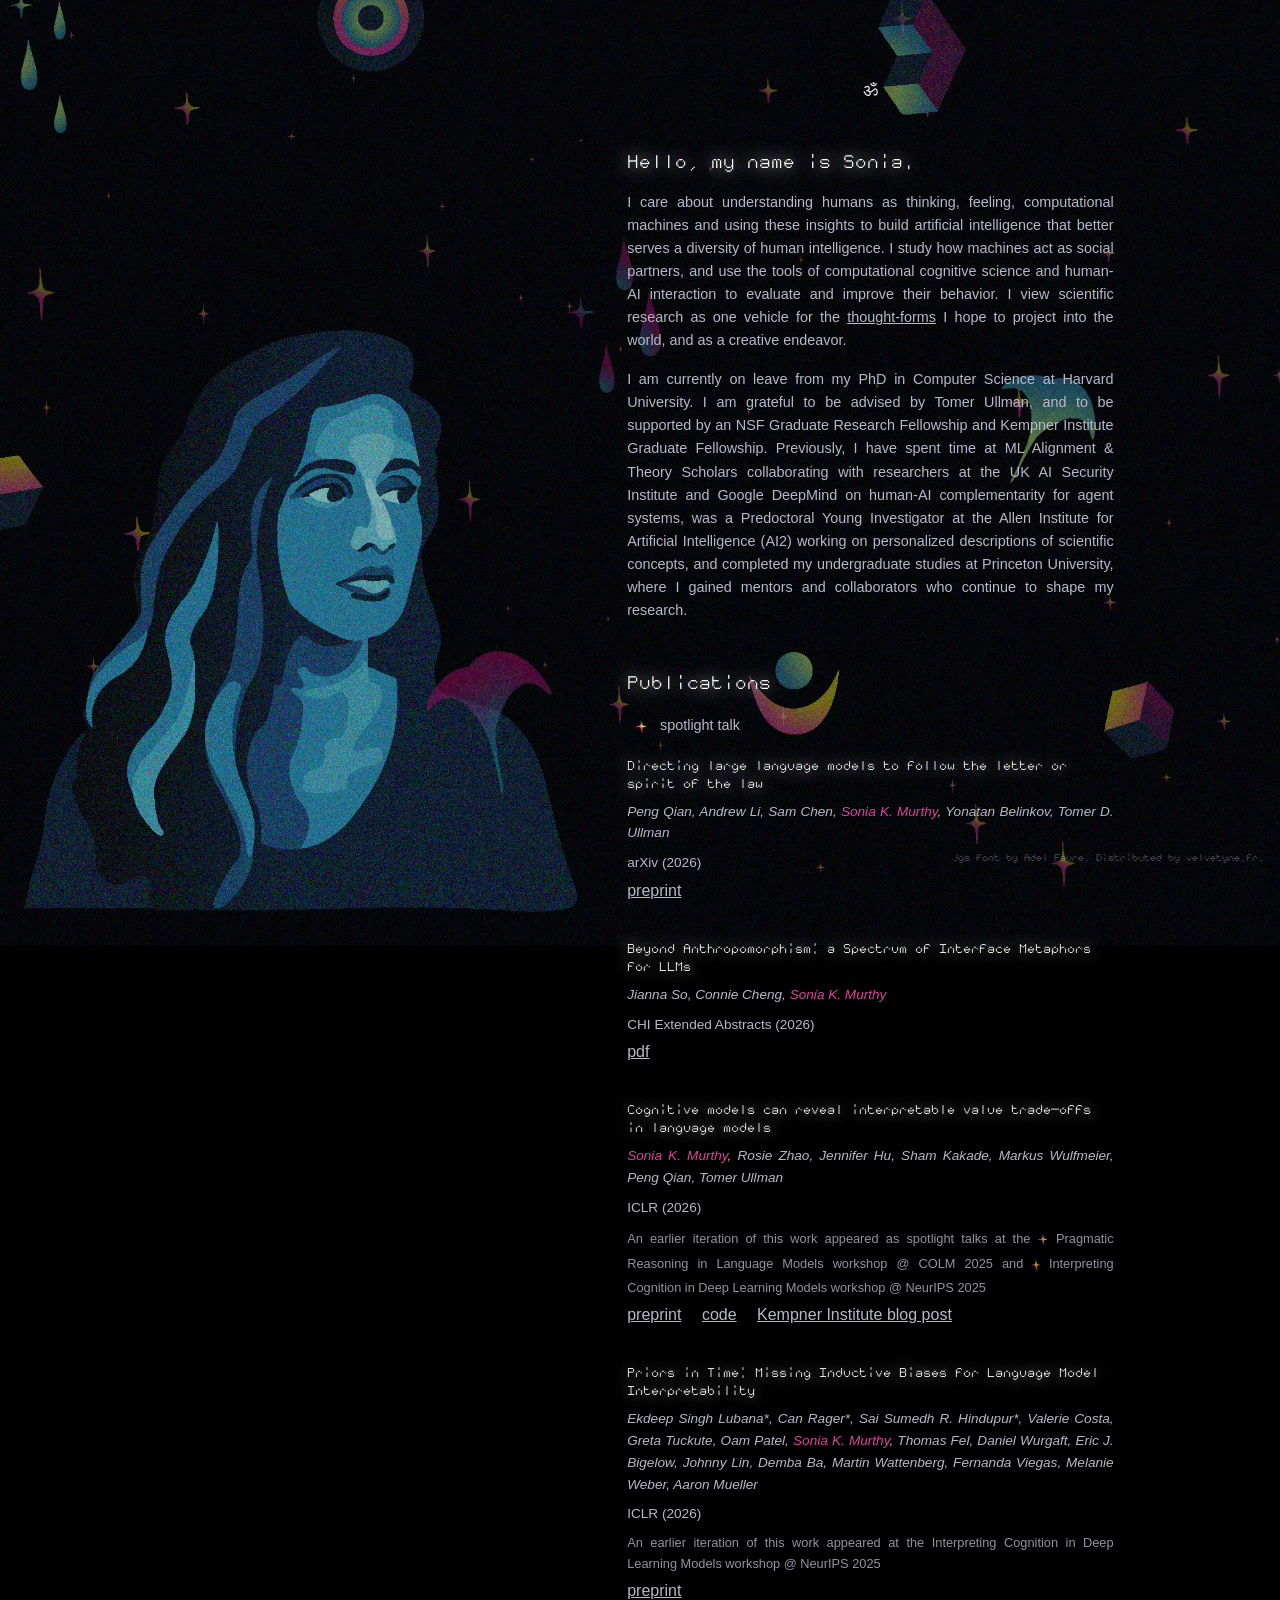
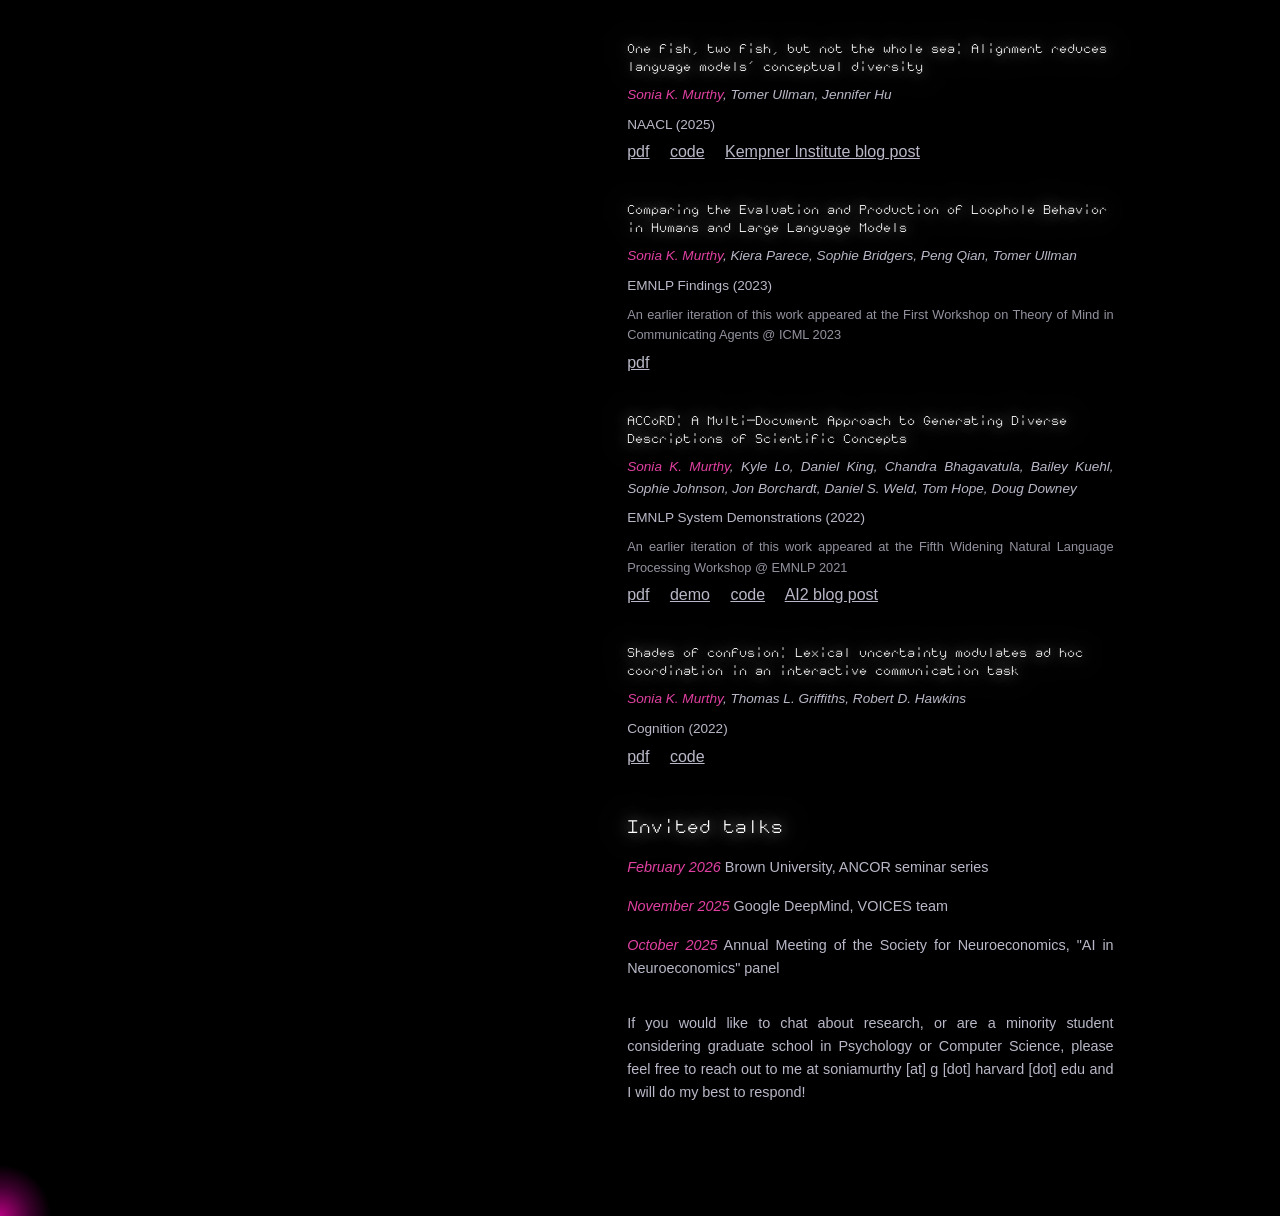
==== commit 425d324f: "Add two recent publications, update intro text Co-Authored-By: Claude Opus 5.5 (1M context) <noreply" ====
--- a/index.html
+++ b/index.html
@@ -104,11 +104,11 @@
         <section class="intro">
             <h2>Hello, my name is Sonia.</h2>
 
-            <p>I am a PhD student in Computer Science at Harvard University where I am grateful to be advised by Tomer Ullman, and to be supported by an NSF Graduate Research Fellowship and Kempner Institute Graduate Fellowship. Previously, I have spent time at ML Alignment & Theory Scholars collaborating with researchers at the UK AI Security Institute and Google DeepMind, was a Predoctoral Young Investigator at the Allen Institute for Artificial Intelligence (AI2), and completed my undergraduate studies at Princeton University, where I gained mentors and collaborators who continue to shape my research.</p>
-
-            <p>I care about understanding humans as thinking, feeling, computational machines and using these insights to build artificial intelligence that better serves a diversity of human intelligence. I study how machines act as social partners, and use the tools of computational cognitive science and human-AI interaction to evaluate and improve their behavior.</p>
-            
-            <!-- I view scientific research as one medium for my <a href="https://www.gutenberg.org/files/16269/16269-h/16269-h.htm" target="_blank">thought forms</a>, and as a creative endeavor that help us answer ancient <a href="portal.html">spiritual questions</a> about ourselves. -->
+            <p>I care about understanding humans as thinking, feeling, computational machines and using these insights to build artificial intelligence that better serves a diversity of human intelligence. I study how machines act as social partners, and use the tools of computational cognitive science and human-AI interaction to evaluate and improve their behavior. I view scientific research as one vehicle for the  <a href="https://www.gutenberg.org/files/16269/16269-h/16269-h.htm" target="_blank">thought-forms</a> I hope to project into the world, and as a creative endeavor.
+            
+            <p>I am currently on leave from my PhD in Computer Science at Harvard University. I am grateful to be advised by Tomer Ullman, and to be supported by an NSF Graduate Research Fellowship and Kempner Institute Graduate Fellowship. Previously, I have spent time at ML Alignment & Theory Scholars collaborating with researchers at the UK AI Security Institute and Google DeepMind on human-AI complementarity for agent systems, was a Predoctoral Young Investigator at the Allen Institute for Artificial Intelligence (AI2) working on personalized descriptions of scientific concepts, and completed my undergraduate studies at Princeton University, where I gained mentors and collaborators who continue to shape my research.</p>
+            
+            
 
         </section>
 
@@ -116,12 +116,23 @@
             <h2>Publications</h2>
             <p><img src="images/v2/sparkle-1.svg" alt="sparkle" class="inline-sparkle"> spotlight talk</p>
 
-            <!-- <div class="publication">
+            <div class="publication">
+                <h3>Directing large language models to follow the letter or spirit of the law</h3>
+                <p class="authors">Peng Qian, Andrew Li, Sam Chen, <span class="author-highlight">Sonia K. Murthy</span>, Yonatan Belinkov, Tomer D. Ullman</p>
+                <p class="venue">arXiv (2026)</p>
+                <div class="links">
+                    <a href="https://arxiv.org/abs/2609.23083" target="_blank">preprint</a>
+                </div>
+            </div>
+
+            <div class="publication">
                 <h3>Beyond Anthropomorphism: a Spectrum of Interface Metaphors for LLMs</h3>
                 <p class="authors">Jianna So, Connie Cheng, <span class="author-highlight">Sonia K. Murthy</span></p>
                 <p class="venue">CHI Extended Abstracts (2026)</p>
-                </div>
-            </div> -->
+                <div class="links">
+                    <a href="https://doi.org/10.1145/3772363.3798591" target="_blank">pdf</a>
+                </div>
+            </div>
 
             <div class="publication">
                 <h3>Cognitive models can reveal interpretable value trade-offs in language models</h3>
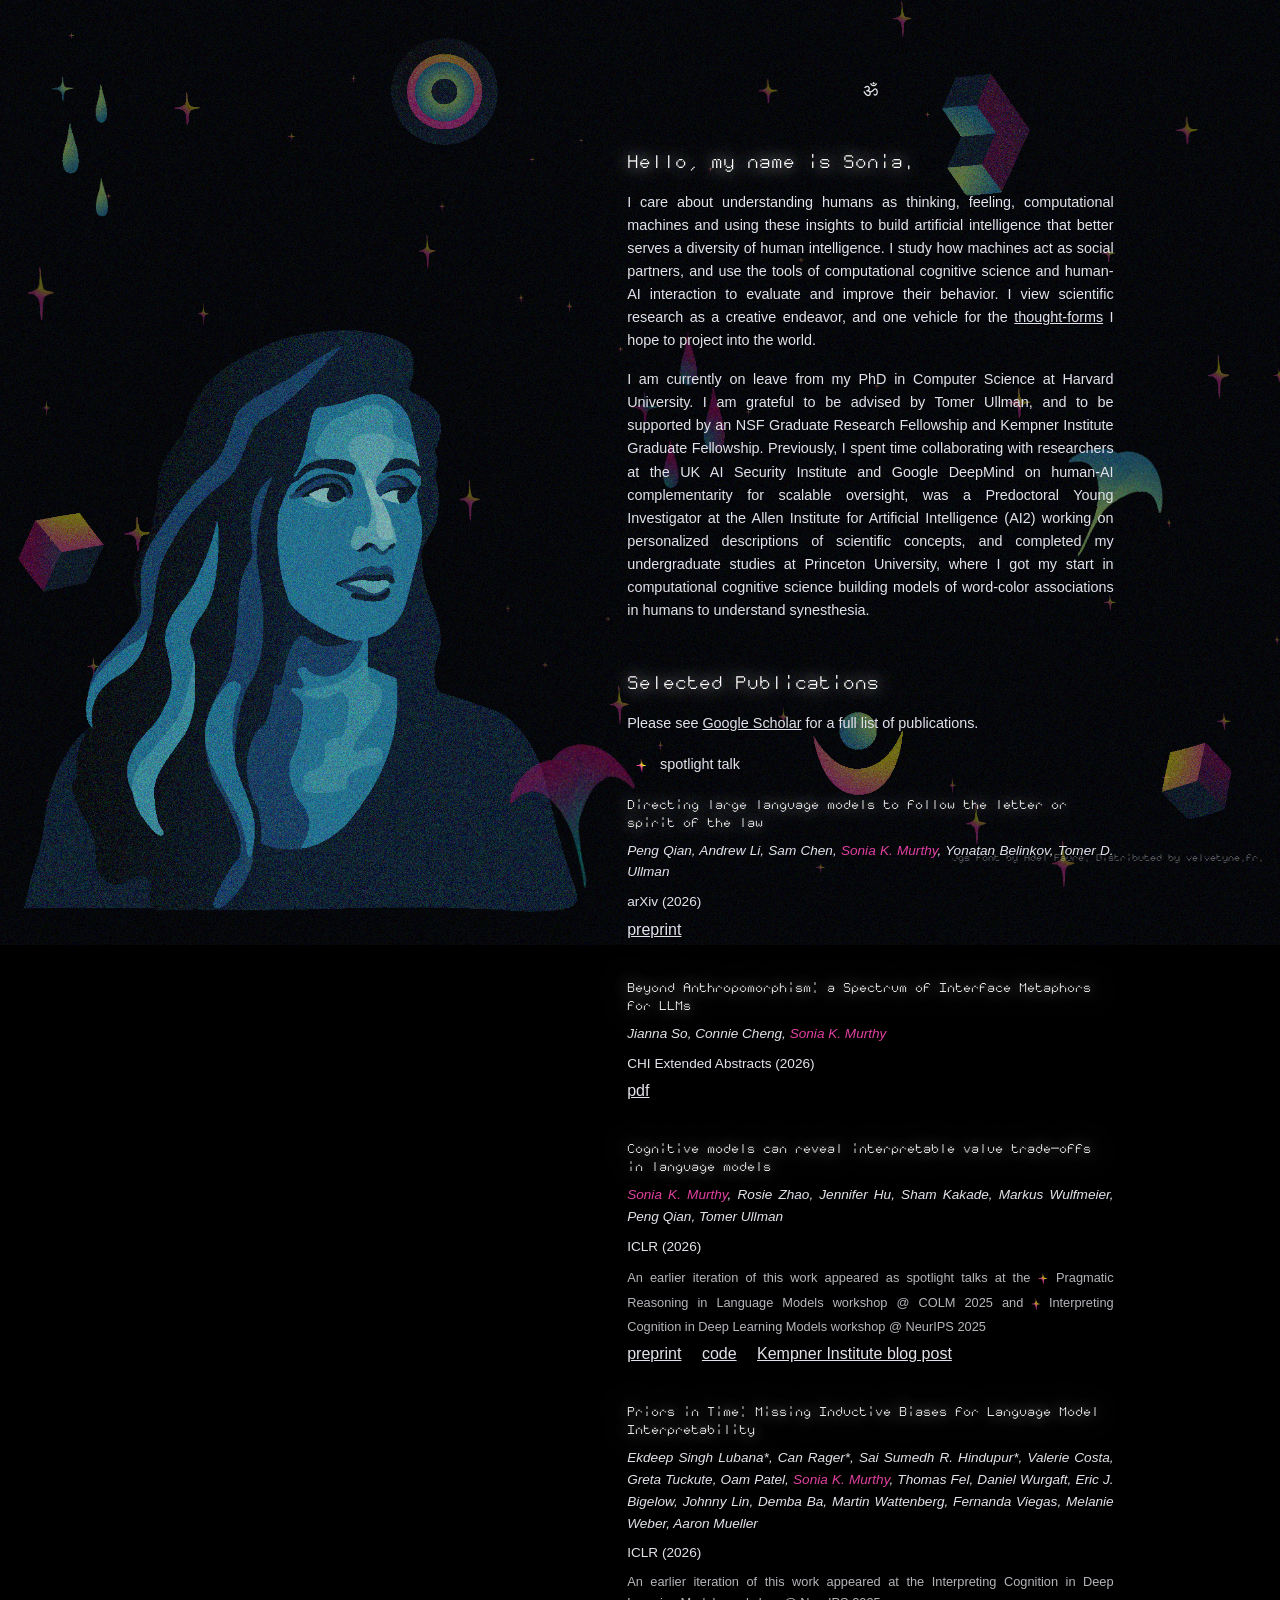
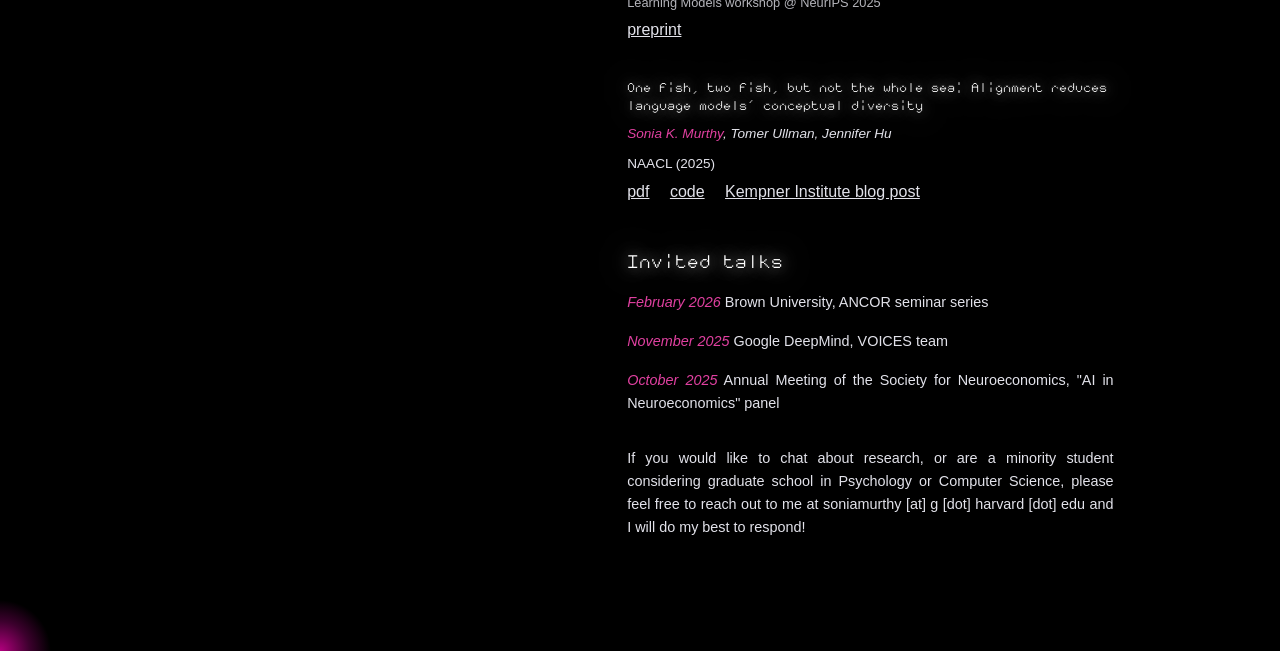
==== commit 3266df00: "Brighten body text, remove background shape animations, update intro and publications Co-Authored-By" ====
--- a/index.html
+++ b/index.html
@@ -104,17 +104,15 @@
         <section class="intro">
             <h2>Hello, my name is Sonia.</h2>
 
-            <p>I care about understanding humans as thinking, feeling, computational machines and using these insights to build artificial intelligence that better serves a diversity of human intelligence. I study how machines act as social partners, and use the tools of computational cognitive science and human-AI interaction to evaluate and improve their behavior. I view scientific research as one vehicle for the  <a href="https://www.gutenberg.org/files/16269/16269-h/16269-h.htm" target="_blank">thought-forms</a> I hope to project into the world, and as a creative endeavor.
+            <p>I care about understanding humans as thinking, feeling, computational machines and using these insights to build artificial intelligence that better serves a diversity of human intelligence. I study how machines act as social partners, and use the tools of computational cognitive science and human-AI interaction to evaluate and improve their behavior. I view scientific research as a creative endeavor, and one vehicle for the <a href="https://www.gutenberg.org/files/16269/16269-h/16269-h.htm" target="_blank">thought-forms</a> I hope to project into the world. </p>
             
-            <p>I am currently on leave from my PhD in Computer Science at Harvard University. I am grateful to be advised by Tomer Ullman, and to be supported by an NSF Graduate Research Fellowship and Kempner Institute Graduate Fellowship. Previously, I have spent time at ML Alignment & Theory Scholars collaborating with researchers at the UK AI Security Institute and Google DeepMind on human-AI complementarity for agent systems, was a Predoctoral Young Investigator at the Allen Institute for Artificial Intelligence (AI2) working on personalized descriptions of scientific concepts, and completed my undergraduate studies at Princeton University, where I gained mentors and collaborators who continue to shape my research.</p>
-            
-            
+            <p>I am currently on leave from my PhD in Computer Science at Harvard University. I am grateful to be advised by Tomer Ullman, and to be supported by an NSF Graduate Research Fellowship and Kempner Institute Graduate Fellowship. Previously, I spent time collaborating with researchers at the UK AI Security Institute and Google DeepMind on human-AI complementarity for scalable oversight, was a Predoctoral Young Investigator at the Allen Institute for Artificial Intelligence (AI2) working on personalized descriptions of scientific concepts, and completed my undergraduate studies at Princeton University, where I got my start in computational cognitive science building models of word-color associations in humans to understand synesthesia.</p>
 
         </section>
 
         <section class="publications">
-            <h2>Publications</h2>
-            <p><img src="images/v2/sparkle-1.svg" alt="sparkle" class="inline-sparkle"> spotlight talk</p>
+            <h2>Selected Publications</h2>
+            <p>Please see <a href="https://scholar.google.com/citations?hl=en&user=MFLudqMAAAAJ&view_op=list_works" target="_blank">Google Scholar</a> for a full list of publications.</p> <p><img src="images/v2/sparkle-1.svg" alt="sparkle" class="inline-sparkle"> spotlight talk</p>
 
             <div class="publication">
                 <h3>Directing large language models to follow the letter or spirit of the law</h3>
@@ -168,7 +166,7 @@
                 </div>
             </div>
 
-            <div class="publication">
+            <!-- <div class="publication">
                 <h3>Comparing the Evaluation and Production of Loophole Behavior in Humans and Large Language Models</h3>
                 <p class="authors"><span class="author-highlight">Sonia K. Murthy</span>, Kiera Parece, Sophie Bridgers, Peng Qian, Tomer Ullman</p>
                 <p class="venue">EMNLP Findings (2023)</p>
@@ -199,7 +197,7 @@
                     <a href="https://doi.org/10.1016/j.cognition.2022.105166" target="_blank">pdf</a>
                     <a href="https://github.com/hawkrobe/reference_games" target="_blank">code</a>
                 </div>
-            </div>
+            </div> -->
         </section>
 
          <section class="talks">
--- a/style.css
+++ b/style.css
@@ -36,7 +36,7 @@
 :root {
     --bg-dark: #000000;
     --text-primary: #ffffff;
-    --text-secondary: #b8b8c8;
+    --text-secondary: #e2e2ea;
     --link-color: #41baee;
 }
 
@@ -134,159 +134,16 @@
     z-index: 4;
 }
 
-/* Motion path animations for shapes - natural wandering */
-@keyframes wander {
-    0% { offset-distance: 0%; }
-    100% { offset-distance: 100%; }
-}
-
-.shape-2, .shape-3, .shape-4, .shape-5, .shape-6,
-.shape-7, .shape-8, .shape-9, .shape-10, .shape-11 {
-    offset-rotate: 0deg;
-}
-
-/* Wander animation for each shape */
-.shape-2 { animation: wander 90s cubic-bezier(0.4, 0, 0.6, 1) infinite alternate; }
-.shape-3 { animation: wander 100s cubic-bezier(0.4, 0, 0.6, 1) infinite alternate; }
-.shape-5 { animation: wander 85s cubic-bezier(0.4, 0, 0.6, 1) infinite alternate; }
-.shape-6 { animation: wander 110s cubic-bezier(0.4, 0, 0.6, 1) infinite alternate; }
-.shape-7 { animation: wander 95s cubic-bezier(0.4, 0, 0.6, 1) infinite alternate; }
-.shape-8 { animation: wander 105s cubic-bezier(0.4, 0, 0.6, 1) infinite alternate; }
-.shape-9 { animation: wander 45s cubic-bezier(0.4, 0, 0.6, 1) infinite alternate; }
-.shape-10 { animation: wander 92s cubic-bezier(0.4, 0, 0.6, 1) infinite alternate; }
-.shape-11 { animation: wander 50s cubic-bezier(0.4, 0, 0.6, 1) infinite alternate; }
-.shape-4 { animation: wander 80s cubic-bezier(0.4, 0, 0.6, 1) infinite alternate; }
-
-
-/* Small localized wandering paths - gentle floating in place */
-.shape-2 {
-    /* Small drift in top right */
-    offset-path: path("M 0 0 C 30 -20 50 20 40 50 C 30 80 -20 60 -10 30 C 0 0 40 -10 20 40 C 0 90 -30 50 0 0");
-}
-
-.shape-3 {
-    /* Small drift in bottom left */
-    offset-path: path("M 0 0 C -25 30 20 60 50 40 C 80 20 40 -20 10 10 C -20 40 30 70 0 50 C -30 30 10 0 0 0");
-}
-
-.shape-5 {
-    /* Small drift in top left */
-    offset-path: path("M 0 0 C 20 30 -10 50 30 70 C 70 90 50 40 20 20 C -10 0 40 -20 60 20 C 80 60 30 80 0 50");
-}
-
-.shape-6 {
-    /* Small drift in center */
-    offset-path: path("M 0 0 C 40 -30 70 30 50 70 C 30 110 -20 80 0 40 C 20 0 60 -20 40 30 C 20 80 -30 50 0 0");
-}
-
-.shape-7 {
-    /* Small drift on left side */
-    offset-path: path("M 0 0 C 30 40 10 80 40 100 C 70 120 50 60 30 30 C 10 0 50 -20 70 20 C 90 60 40 90 0 60");
-}
-
-.shape-8 {
-    /* Small drift bottom right */
-    offset-path: path("M 0 0 C 35 25 60 70 40 100 C 20 130 -20 90 0 50 C 20 10 50 -10 30 30 C 10 70 -25 40 0 0");
-}
-
-.shape-9 {
-    /* Diagonal drift towards bottom right */
-    offset-path: path("M 0 0 C 30 40 60 80 90 120 C 120 160 80 100 50 60 C 20 20 70 70 100 110 C 130 150 60 90 30 50");
-}
-
-.shape-10 {
-    /* Small drift mid-right */
-    offset-path: path("M 0 0 C 40 -25 70 25 50 60 C 30 95 -15 70 10 35 C 35 0 65 -15 45 25 C 25 65 -20 40 0 0");
-}
-
-.shape-11 {
-    /* Vertical drift downward */
-    offset-path: path("M 0 0 C 10 50 -10 100 5 150 C 20 200 -15 160 0 110 C 15 60 -5 120 10 170 C 25 220 -10 180 0 130");
-}
-
-/* Purple flower - gentle small float */
-.shape-4 {
-    offset-path: path("M 0 0 C 25 -15 50 25 35 55 C 20 85 -15 65 5 35 C 25 5 55 -5 40 30 C 25 65 -20 45 0 15");
-}
-
-/* Sparkle twinkle animation */
+/* Twinkle animation (used by portal icon) */
 @keyframes twinkle {
     0%, 100% { opacity: 0.2; }
     50% { opacity: 1; }
 }
 
-/* Slow constellation fade for shapes */
-@keyframes constellation {
-    0%, 100% { opacity: 0.1; }
-    50% { opacity: 0.85; }
-}
-
-/* Apply twinkle to all sparkles */
+/* Sparkles */
 [class*="shape-sparkle"] {
     opacity: 0.4;
-    animation: twinkle ease-in-out infinite;
-}
-
-.shape-sparkle-1 { animation-duration: 6.4s; animation-delay: -1.2s; }
-.shape-sparkle-2 { animation-duration: 8.2s; animation-delay: -4.1s; }
-.shape-sparkle-3 { animation-duration: 5.6s; animation-delay: -2.8s; }
-.shape-sparkle-4 { animation-duration: 7.4s; animation-delay: -5.9s; }
-.shape-sparkle-5 { animation-duration: 9.0s; animation-delay: -3.2s; }
-.shape-sparkle-6 { animation-duration: 6.0s; animation-delay: -0.8s; }
-.shape-sparkle-7 { animation-duration: 7.8s; animation-delay: -6.3s; }
-.shape-sparkle-8 { animation-duration: 5.2s; animation-delay: -2.1s; }
-.shape-sparkle-9 { animation-duration: 8.6s; animation-delay: -7.4s; }
-.shape-sparkle-10 { animation-duration: 6.8s; animation-delay: -4.5s; }
-.shape-sparkle-11 { animation-duration: 5.8s; animation-delay: -1.6s; }
-.shape-sparkle-12 { animation-duration: 7.2s; animation-delay: -3.9s; }
-.shape-sparkle-13 { animation-duration: 8.0s; animation-delay: -5.2s; }
-.shape-sparkle-14 { animation-duration: 6.2s; animation-delay: -2.4s; }
-.shape-sparkle-15 { animation-duration: 5.4s; animation-delay: -4.7s; }
-.shape-sparkle-16 { animation-duration: 7.6s; animation-delay: -1.3s; }
-.shape-sparkle-17 { animation-duration: 8.4s; animation-delay: -6.8s; }
-.shape-sparkle-18 { animation-duration: 6.6s; animation-delay: -3.5s; }
-.shape-sparkle-19 { animation-duration: 5.0s; animation-delay: -0.6s; }
-.shape-sparkle-20 { animation-duration: 7.0s; animation-delay: -5.4s; }
-.shape-sparkle-21 { animation-duration: 8.8s; animation-delay: -2.9s; }
-.shape-sparkle-22 { animation-duration: 6.4s; animation-delay: -4.2s; }
-.shape-sparkle-23 { animation-duration: 7.2s; animation-delay: -1.8s; }
-.shape-sparkle-24 { animation-duration: 5.8s; animation-delay: -3.1s; }
-.shape-sparkle-25 { animation-duration: 8.0s; animation-delay: -6.5s; }
-.shape-sparkle-26 { animation-duration: 6.6s; animation-delay: -0.9s; }
-.shape-sparkle-27 { animation-duration: 7.4s; animation-delay: -4.8s; }
-.shape-sparkle-28 { animation-duration: 6.8s; animation-delay: -2.3s; }
-.shape-sparkle-29 { animation-duration: 7.6s; animation-delay: -5.7s; }
-.shape-sparkle-30 { animation-duration: 5.4s; animation-delay: -3.6s; }
-.shape-sparkle-31 { animation-duration: 8.2s; animation-delay: -1.4s; }
-.shape-sparkle-32 { animation-duration: 6.2s; animation-delay: -4.9s; }
-.shape-sparkle-33 { animation-duration: 7.0s; animation-delay: -2.7s; }
-.shape-sparkle-34 { animation-duration: 6.4s; animation-delay: -5.1s; }
-.shape-sparkle-35 { animation-duration: 7.8s; animation-delay: -0.5s; }
-.shape-sparkle-36 { animation-duration: 5.6s; animation-delay: -3.8s; }
-.shape-sparkle-37 { animation-duration: 8.4s; animation-delay: -7.1s; }
-.shape-sparkle-38 { animation-duration: 6.0s; animation-delay: -1.9s; }
-.shape-sparkle-39 { animation-duration: 7.2s; animation-delay: -4.4s; }
-.shape-sparkle-40 { animation-duration: 5.8s; animation-delay: -2.6s; }
-.shape-sparkle-41 { animation-duration: 8.0s; animation-delay: -6.2s; }
-.shape-sparkle-42 { animation-duration: 6.6s; animation-delay: -3.3s; }
-.shape-sparkle-43 { animation-duration: 5.2s; animation-delay: -0.7s; }
-.shape-sparkle-44 { animation-duration: 7.4s; animation-delay: -5.6s; }
-.shape-sparkle-45 { animation-duration: 6.0s; animation-delay: -2.2s; }
-.shape-sparkle-46 { animation-duration: 7.6s; animation-delay: -4.1s; }
-.shape-sparkle-47 { animation-duration: 5.6s; animation-delay: -1.1s; }
-.shape-sparkle-48 { animation-duration: 7.0s; animation-delay: -6.4s; }
-.shape-sparkle-49 { animation-duration: 6.4s; animation-delay: -3.7s; }
-.shape-sparkle-50 { animation-duration: 8.0s; animation-delay: -0.4s; }
-.shape-sparkle-51 { animation-duration: 5.4s; animation-delay: -4.6s; }
-.shape-sparkle-52 { animation-duration: 7.6s; animation-delay: -2.5s; }
-.shape-sparkle-53 { animation-duration: 6.2s; animation-delay: -5.3s; }
-.shape-sparkle-54 { animation-duration: 8.4s; animation-delay: -1.7s; }
-.shape-sparkle-55 { animation-duration: 5.8s; animation-delay: -3.4s; }
-.shape-sparkle-56 { animation-duration: 7.2s; animation-delay: -6.1s; }
-.shape-sparkle-57 { animation-duration: 6.8s; animation-delay: -0.3s; }
-.shape-sparkle-58 { animation-duration: 8.6s; animation-delay: -4.3s; }
-.shape-sparkle-59 { animation-duration: 5.0s; animation-delay: -2.0s; }
-.shape-sparkle-60 { animation-duration: 7.8s; animation-delay: -5.8s; }
+}
 
 /* Non-sparkle shapes are static */
 
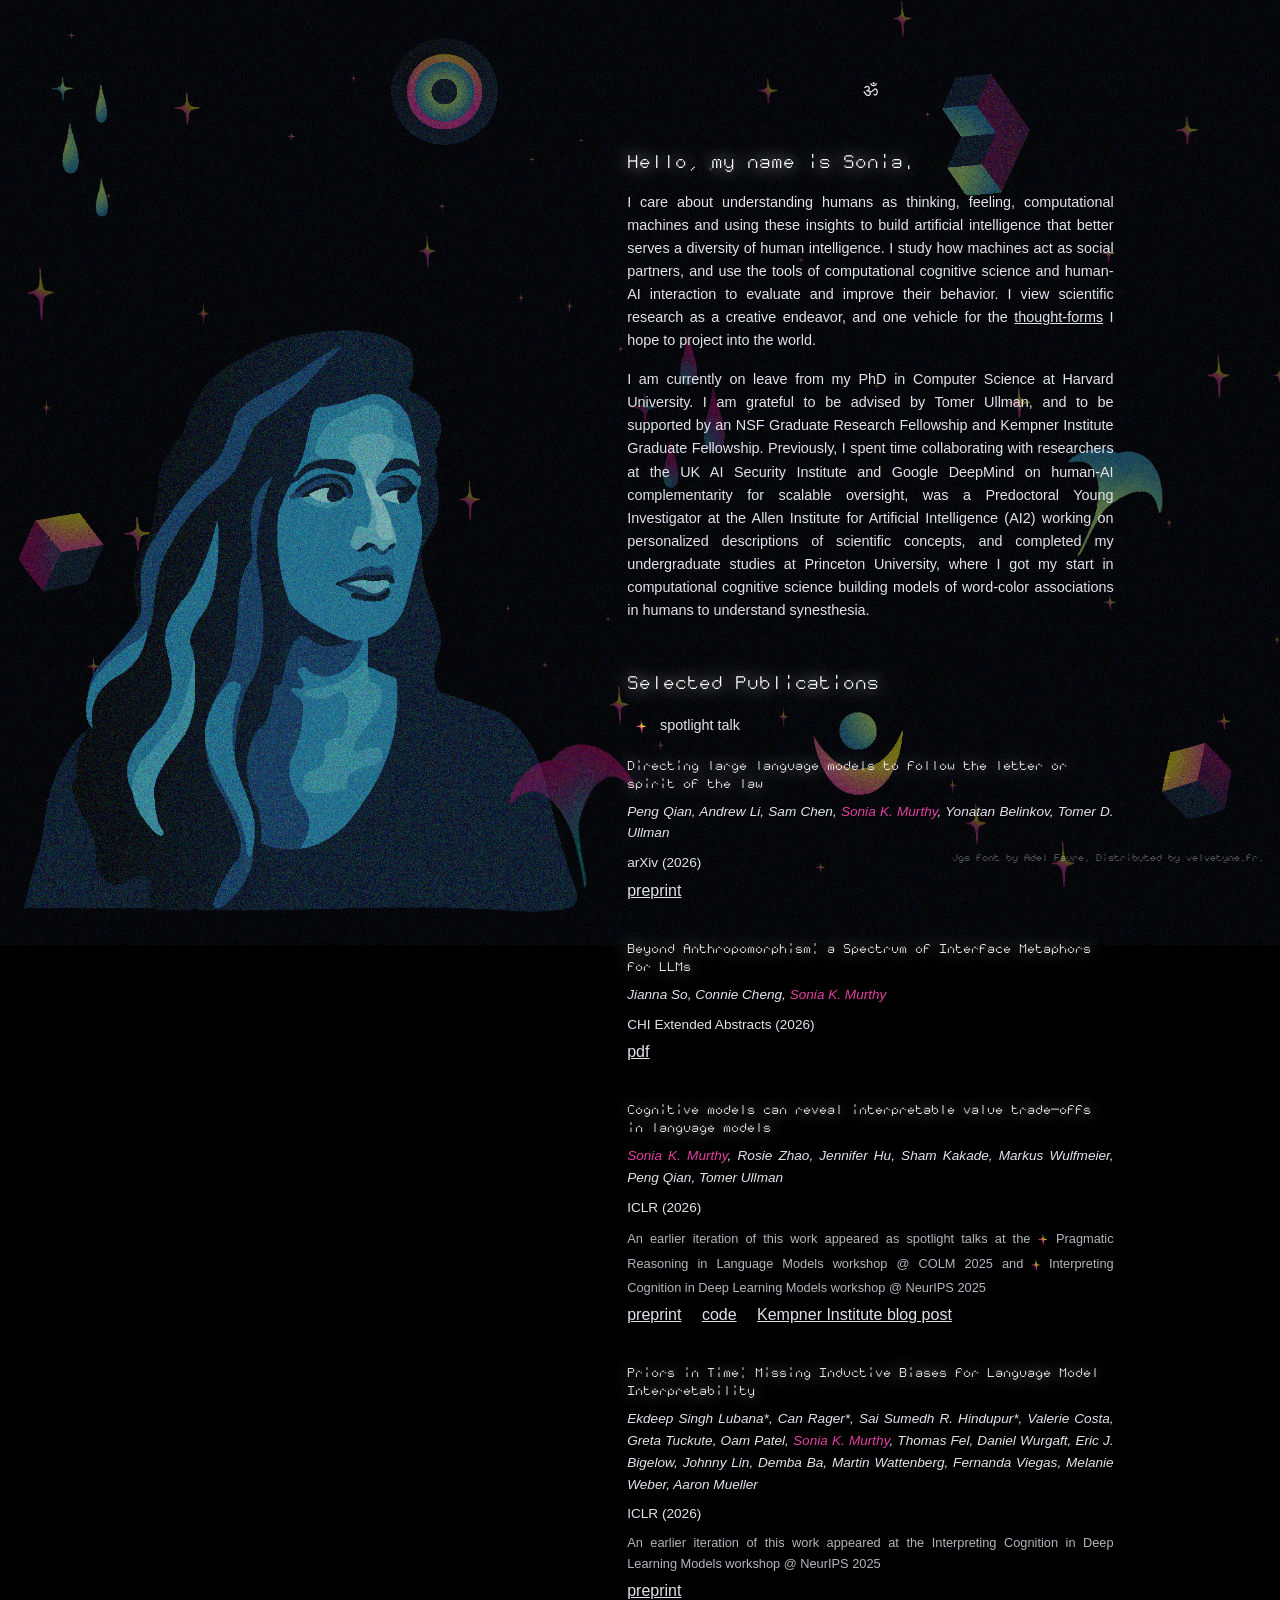
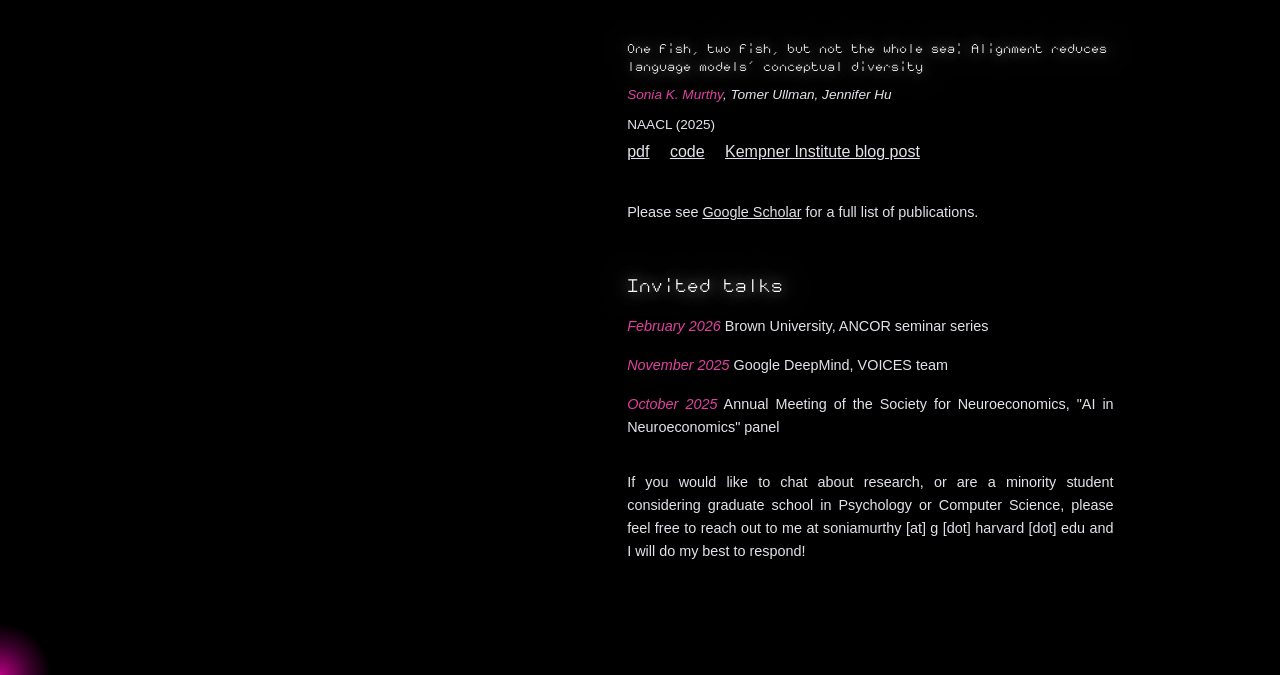
==== commit 72aa2397: "Move Google Scholar link below publications Co-Authored-By: Claude Opus 5.5 (1M context) <noreply@an" ====
--- a/index.html
+++ b/index.html
@@ -112,7 +112,7 @@
 
         <section class="publications">
             <h2>Selected Publications</h2>
-            <p>Please see <a href="https://scholar.google.com/citations?hl=en&user=MFLudqMAAAAJ&view_op=list_works" target="_blank">Google Scholar</a> for a full list of publications.</p> <p><img src="images/v2/sparkle-1.svg" alt="sparkle" class="inline-sparkle"> spotlight talk</p>
+            <p><img src="images/v2/sparkle-1.svg" alt="sparkle" class="inline-sparkle"> spotlight talk</p>
 
             <div class="publication">
                 <h3>Directing large language models to follow the letter or spirit of the law</h3>
@@ -165,6 +165,8 @@
                     <a href="https://kempnerinstitute.harvard.edu/blog/alignment-reduces-language-models-conceptual-diversity/" target="_blank">Kempner Institute blog post</a>
                 </div>
             </div>
+
+            <p>Please see <a href="https://scholar.google.com/citations?hl=en&user=MFLudqMAAAAJ&view_op=list_works" target="_blank">Google Scholar</a> for a full list of publications.</p> 
 
             <!-- <div class="publication">
                 <h3>Comparing the Evaluation and Production of Loophole Behavior in Humans and Large Language Models</h3>
